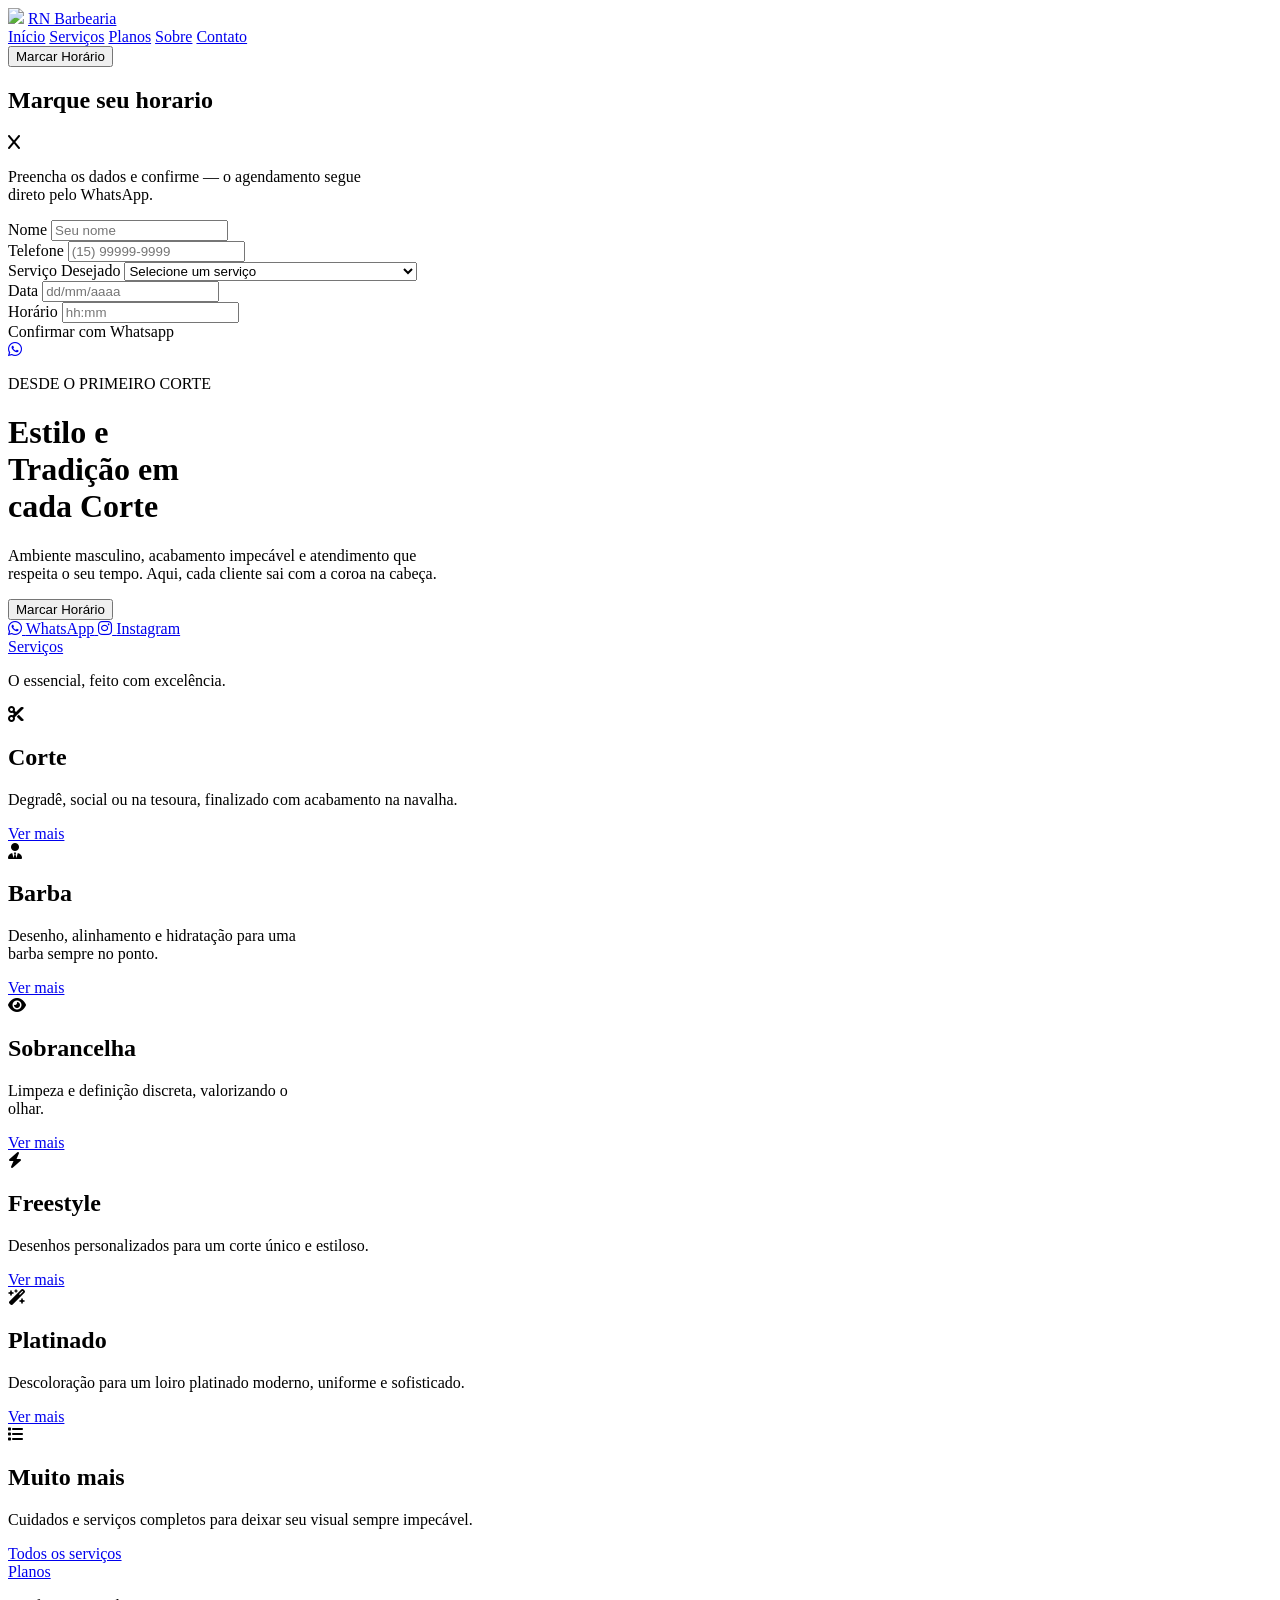
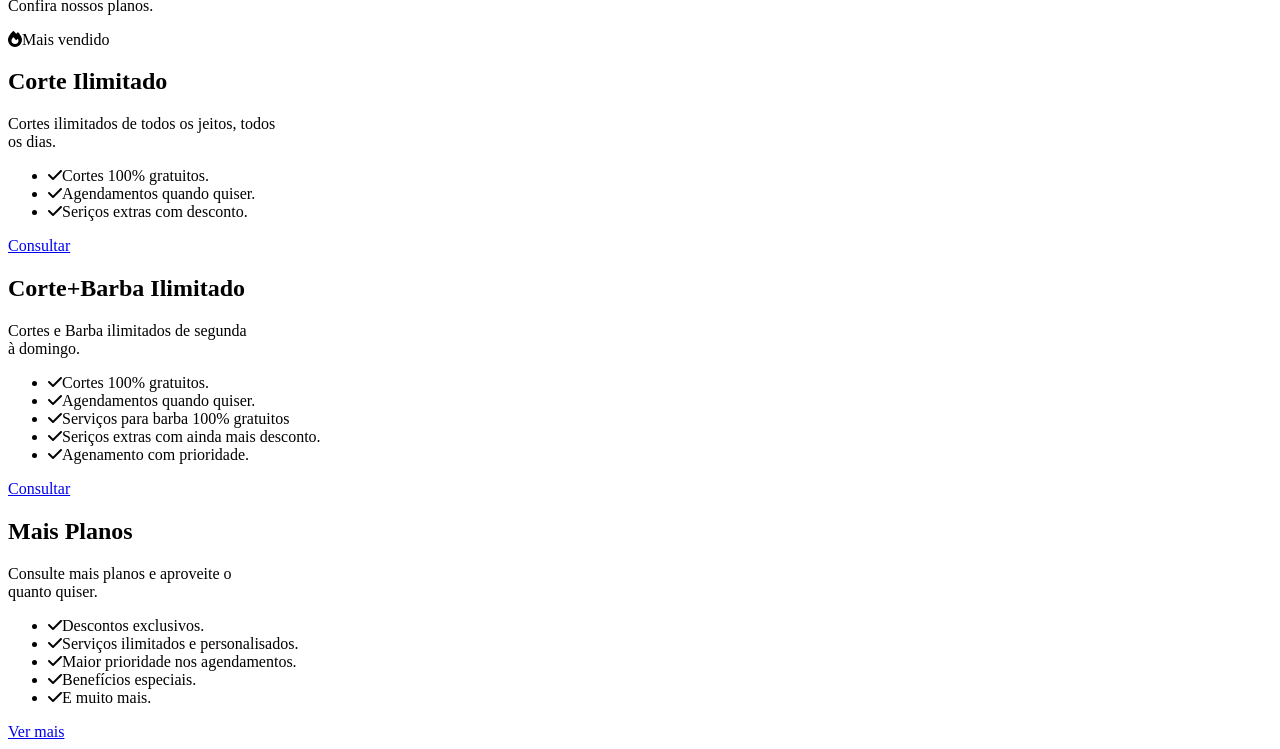
==== index.html @ 307562c8 "commit inicial" ====
<!DOCTYPE html>
<html lang="en">
<head>
    <meta charset="UTF-8">
    <meta name="viewport" content="width=device-width, initial-scale=1.0">
    <title>RN Barbearia | Oficial</title>
    <link rel="stylesheet" href="/RN/assets/css/main.css">
    <link rel="icon" type="image/png" href="/RN/templates/images/logo.png">
</head>
<body>
<div>

</div>
<!-- LINLK DA fONTE MONTSERRAT-->
<link href="https://fonts.googleapis.com/css2?family=Montserrat:wght@300;400;500;600;700;800;900&display=swap" rel="stylesheet">
<link rel="stylesheet" href="https://cdnjs.cloudflare.com/ajax/libs/font-awesome/6.5.0/css/all.min.css">

<div class="fix-conteiner">
    <div class="cont-logo">
        <img class="logo" src="/RN/templates/images/logo2.png"></img>
        <a href="/RN/index.html" class="logo-desc">RN Barbearia</a>
    </div>

    <div class="topicos">
        <a id="inicio" href="#conteiner">Início</a>
        <a id="servicos" href="#conteiner2">Serviços</a>
        <a id="planos" href="#conteiner3">Planos</a>
        <a id="sobre" href="#conteiner">Sobre</a>
        <a id="contato" href="#conteiner">Contato</a>
    </div>

    <button>
        <span class="contact-txt">Marcar Horário</span>
    </button>
</div>

<div id="overlay"></div>
<div id="div-marc">
    <div class="x-btn">
        <h2>Marque seu horario</h2>
        <i class="fa-solid fa-x"></i>
    </div>
    <p>Preencha os dados e confirme — o agendamento segue<br> direto pelo WhatsApp.</p>
    <div class="div-input">
        <div class="input-name">
            <label>Nome</label>
            <input id="nome" placeholder="Seu nome">
        </div>
        <div class="input-tel">
            <label>Telefone</label>
            <input id="telefone" placeholder="(15) 99999-9999">
        </div>
    </div>

    <div class="div-select">
        <label>Serviço Desejado</label>
        <select id="Servico">
            <option value="" selected disabled>Selecione um serviço</option>

            <option>Somente o Bigode (R$ 25.00)</option>
            <option>Sobrancelhas (R$ 25,00)</option>
            <option>Selagem Capilar (A partir de R$100,00)</option>
            <option>Relaxamento (A partir de R$70,00)</option>
            <option>Progressiva (A partir de R$100,00)</option>
            <option>Platinado (A partir de R$200,00)</option>
            <option>Pigmentação do Cabelo (A partir de R$50,00)</option>
            <option>Pigmentação da Barba (A partir de R$50,00)</option>
            <option>Luzes (A partir de R$150,00)</option>
            <option>Limpeza de Pele (R$50,00)</option>
            <option>Lavagem e Finalização do Cabelo (R$5,00)</option>
            <option>Hidratação (A partir de R$30,00)</option>
            <option>Freestyle (A partir de R$10,00)</option>
            <option>Depilação de Nariz (R$20,00)</option>
            <option>Depilação de Orelha (R$20,00)</option>
            <option>Corte Raspado (R$45,00)</option>
            <option>Corte na Tesoura (R$65,00)</option>
            <option>Corta Mike (R$45,00)</option>
            <option>Corte Infantil Somente na Tesoura (R$65,00)</option>
            <option>Corte Infantil (R$55,00)</option>
            <option>Corte de Cabelo (R$50,00)</option>
            <option>Cor Fantasia (R$10,00)</option>
            <option>Barboterapia (R$65,00)</option>
            <option>Barba Express (R$30,00)</option>
            <option>Barba (R$50,00)</option>
            <option>Aparar pelo Sobrancelha (R$10,00)</option>
            <option>Aparar pelos do Nariz (R$10,00)</option>
            <option>Acabamento (R$25,00)</option>
        </select>
    </div>

    <div class="div-time">
        <div class="div-data">
            <label>Data</label>
            <input id="data" type="text" inputmode="numeric" maxlength="10" placeholder="dd/mm/aaaa">
        </div>
        <div class="div-horario">
            <label>Horário</label>
            <input id="horario" type="text" inputmode="numeric" maxlength="5" placeholder="hh:mm">
        </div>
    </div>

    <a class="confirm-btn" id="confirmar">
        <span>Confirmar com Whatsapp</span>
    </a>
    </div>
</div>

<a class="wpp-fixed" href="https://wa.me/5515998197611" target="_blank">
    <i  class="fa-brands fa-whatsapp"></i>
</a>



<div id="conteiner">
    <p class="p-desde">DESDE O PRIMEIRO CORTE</p>
    <h1 class="h1-estilo">Estilo e<br>
    Tradição 
    <span class="span-desc">
    em<br>
    cada Corte
    </span>
    </h1>
    <p class="p-ambiente">Ambiente masculino, acabamento impecável e atendimento que<br>
    respeita o seu tempo. Aqui, cada cliente sai com a coroa na cabeça.</p>

    <div class="botoes">
        <div>
            <button class="marc-btn">
                <span class="marc-txt">Marcar Horário</span>
            </button>
        </div>

        <div class="social-div">
            <a class="wpp-btn" href="https://wa.me/5515998197611" target="_blank">
                <i class="fa-brands fa-whatsapp"></i>
                <span class="wpp-txt">WhatsApp</span>
            </a>

            <a class="insta-btn" href="https://www.instagram.com/rnbarbeariaoficial/" target="_blank">
                <i class="fa-brands fa-instagram"></i>
                <span>Instagram</span>
            </a>
        </div>
    </div>
</div>

<div id="conteiner2">
    <div class="service-div">
        <a href="/RN/templates/service.html">Serviços</a>
        <p>O essencial, feito com <span>excelência</span>.</p>
    </div>

    <div class="div-cards">
        <div class="card1">
            <header class="card-head">
                <i class="fa-solid fa-scissors"></i>
                <h2>Corte</h2>
            </header>
            <p>Degradê, social ou na tesoura, finalizado com acabamento na navalha.</p>
            <a href="/RN/templates/service.html#cortes">Ver mais</a>
        </div>

        <div class="card2">
            <header class="card-head">
                <i class="fa-solid fa-user-tie"></i>
                <h2>Barba</h2>
            </header>
            <p>Desenho, alinhamento e hidratação para uma<br> barba sempre no ponto.</p>
            <a href="/RN/templates/service.html#barba">Ver mais</a>
        </div>

        <div class="card3">
            <header class="card-head">
                <i class="fa-solid fa-eye"></i>
                <h2>Sobrancelha</h2>
            </header>
            <p>Limpeza e definição discreta, valorizando o <br>olhar.</p>
            <a href="/RN/templates/service.html#sobrancelha">Ver mais</a>
        </div>

        <div class="card4">
            <header class="card-head">
                <i class="fa-solid fa-bolt"></i>
                <h2>Freestyle</h2>
            </header>
            <p>Desenhos personalizados para um corte único e estiloso.</p>
            <a href="/RN/templates/service.html#freestyle">Ver mais</a>
        </div>

        <div class="card5">
            <header class="card-head">
                <i class="fa-solid fa-wand-magic-sparkles"></i>
                <h2>Platinado</h2>
            </header>
            <p>Descoloração para um loiro platinado moderno, uniforme e sofisticado.</p>
            <a href="/RN/templates/service.html#platinado">Ver mais</a>
        </div>

        <div class="card6">
            <header class="card-head">
                <i class="fa-solid fa-list"></i>
                <h2>Muito mais</h2>
            </header>
            <p>Cuidados e serviços completos para deixar seu visual sempre impecável.</p>
            <a href="https://cashbarber.com.br/rnbarbearia/inicio">Todos os serviços</a>
        </div>
    </div>
</div>

<div id="conteiner3">
    <div class="desc-planos">
        <a href="https://cashbarber.com.br/rnbarbearia/inicio/plano">Planos</a>
        <p>Confira nossos <span>planos</span>.</p>
    </div>

    <div class="destaque">
        <header>
            <p><i class="fas fa-fire"></i>Mais vendido</p>
        </header>
    </div>

    <div class="card-planos">
        <div>
            <h2>Corte <span>Ilimitado</span></h2>
            <p>Cortes ilimitados de todos os jeitos, todos<br> os dias.</p>
            <ul>
                <li><i class="fa-solid fa-check"></i>Cortes 100% gratuitos.</li>
                <li><i class="fa-solid fa-check"></i>Agendamentos quando quiser.</li>
                <li><i class="fa-solid fa-check"></i>Seriços extras com desconto.</li>
            </ul>

            <a href="https://cashbarber.com.br/rnbarbearia/inicio/plano/29119/detalhes" class="planos-btn1">Consultar</a>
        </div>
        <div>

            <h2>Corte+Barba <span>Ilimitado</span></h2>
            <p>Cortes e Barba ilimitados de segunda<br> à domingo.</p>
            <ul>
                <li><i class="fa-solid fa-check"></i>Cortes 100% gratuitos.</li>
                <li><i class="fa-solid fa-check"></i>Agendamentos quando quiser.</li>
                <li><i class="fa-solid fa-check"></i>Serviços para barba 100% gratuitos</li>
                <li><i class="fa-solid fa-check"></i>Seriços extras com ainda mais desconto.</li>
                <li><i class="fa-solid fa-check"></i>Agenamento com prioridade.</li>
            </ul>

            <a href="https://cashbarber.com.br/rnbarbearia/inicio/plano/29123/detalhes" class="planos-btn">Consultar</a>
        </div>
        <div>
            <h2>Mais <span>Planos</span></h2>
            <p>Consulte mais planos e aproveite o <br>quanto quiser.</p>
            <ul>
                <li><i class="fa-solid fa-check"></i>Descontos exclusivos.</li>
                <li><i class="fa-solid fa-check"></i>Serviços ilimitados e personalisados.</li>
                <li><i class="fa-solid fa-check"></i>Maior prioridade nos agendamentos.</li>
                <li><i class="fa-solid fa-check"></i>Benefícios especiais.</li>
                <li><i class="fa-solid fa-check"></i>E muito mais.</li>
            </ul>

            <a href="https://cashbarber.com.br/rnbarbearia/inicio/plano" class="planos-btn">Ver mais</a>
        </div>
    </div>
</div>

<script src="/RN/assets/js/app.js"></script>
</body>
</html>
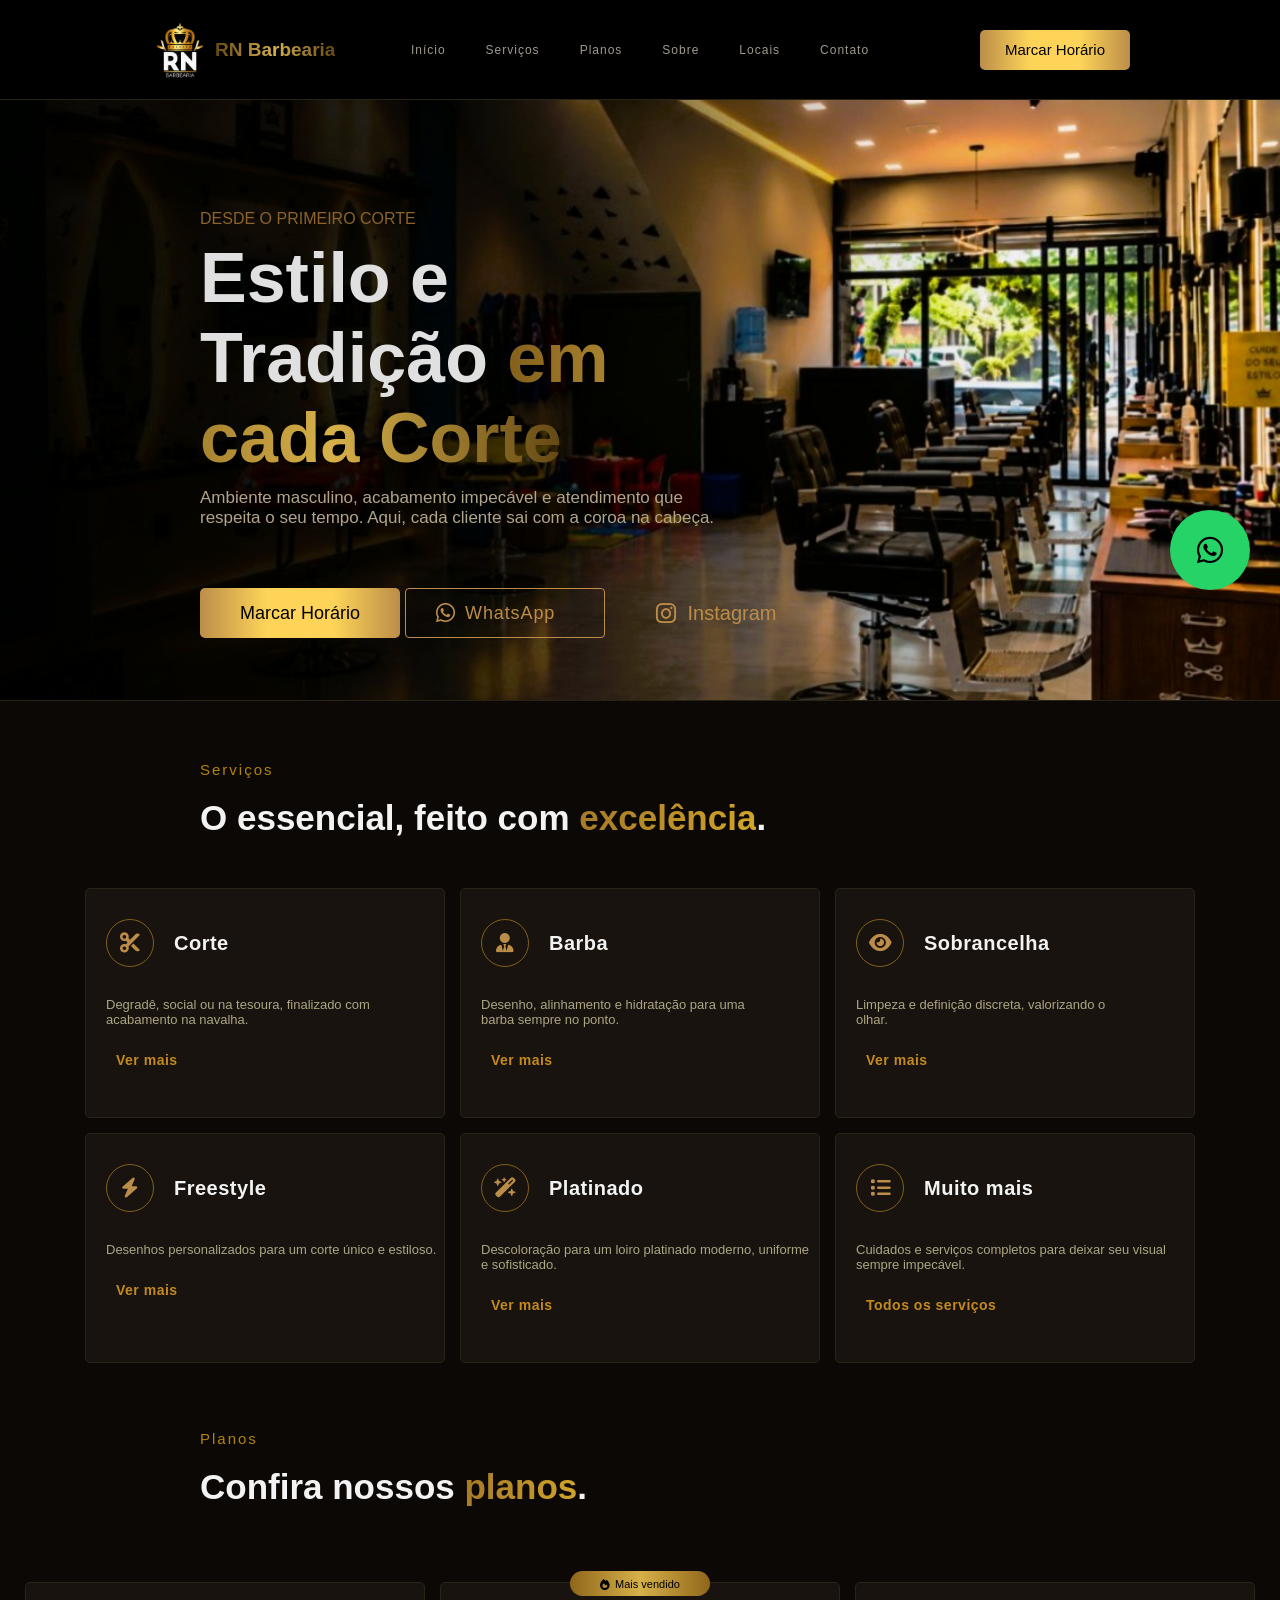
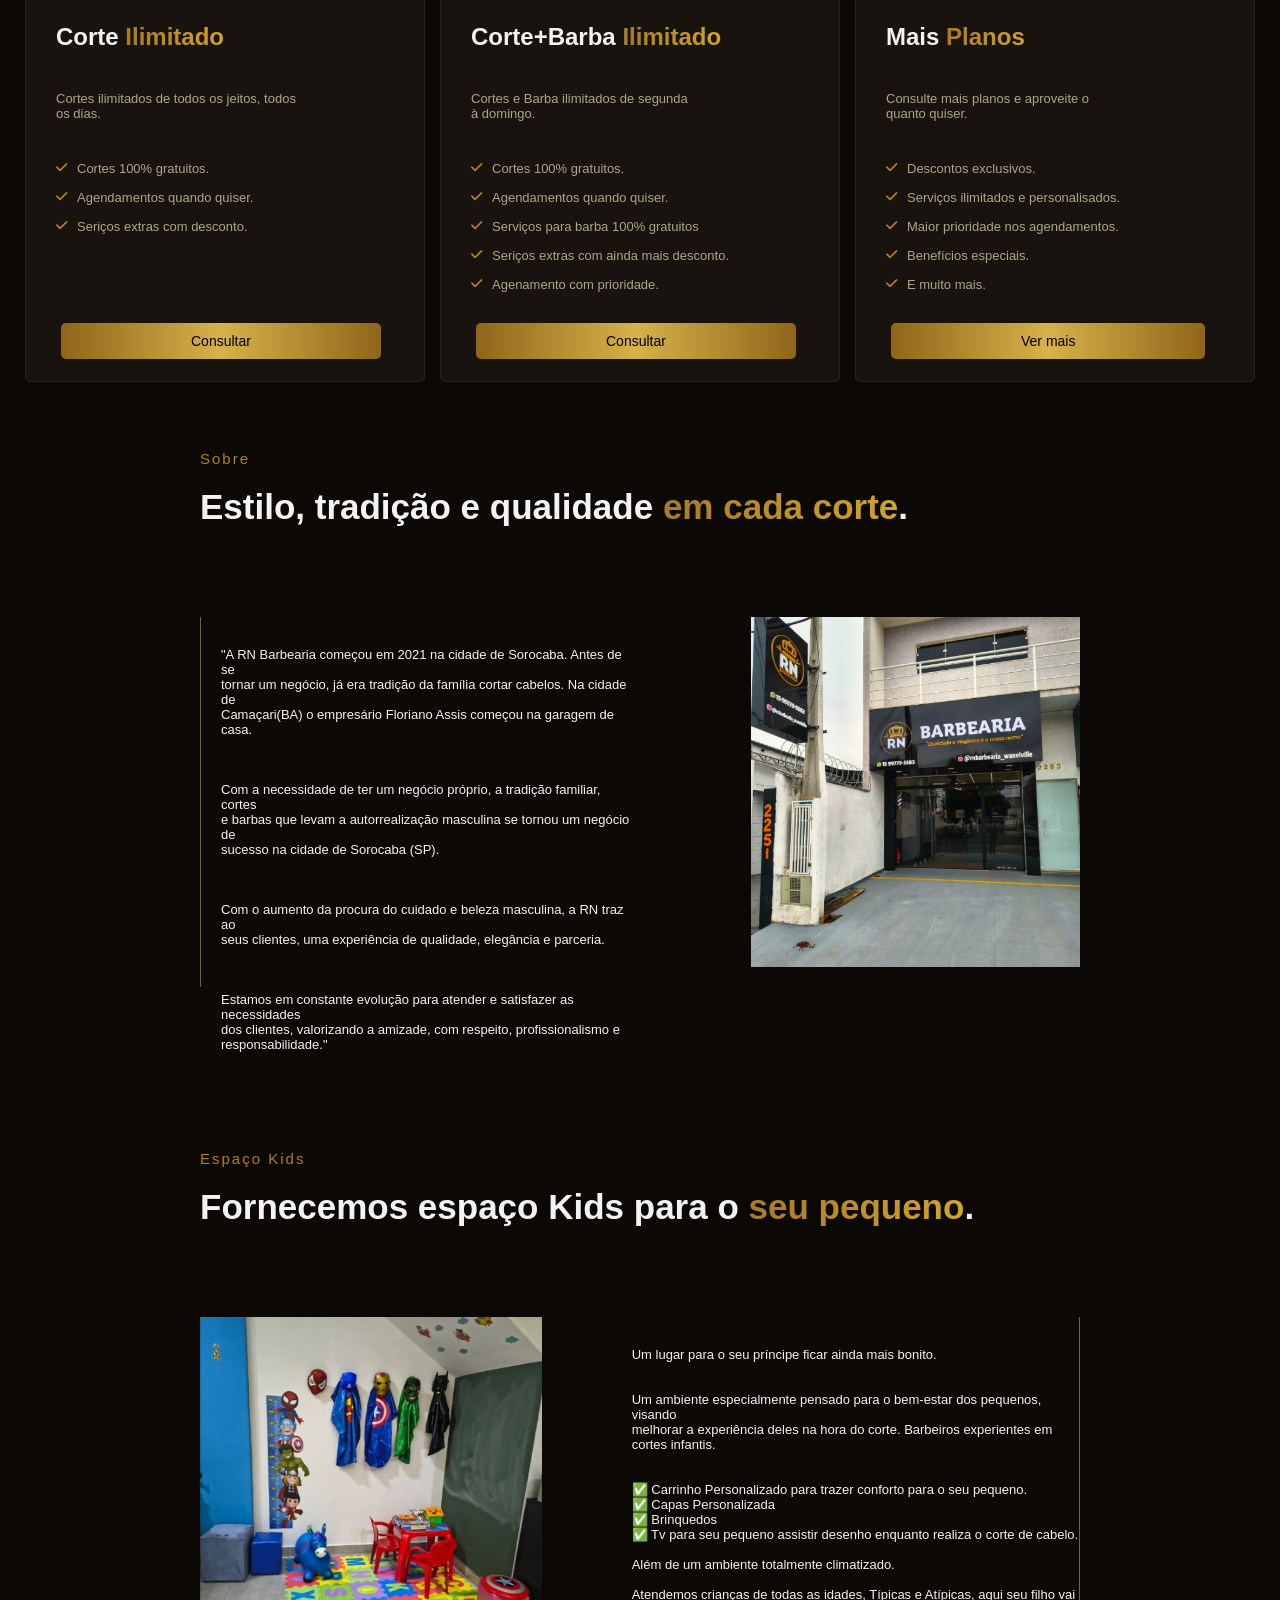
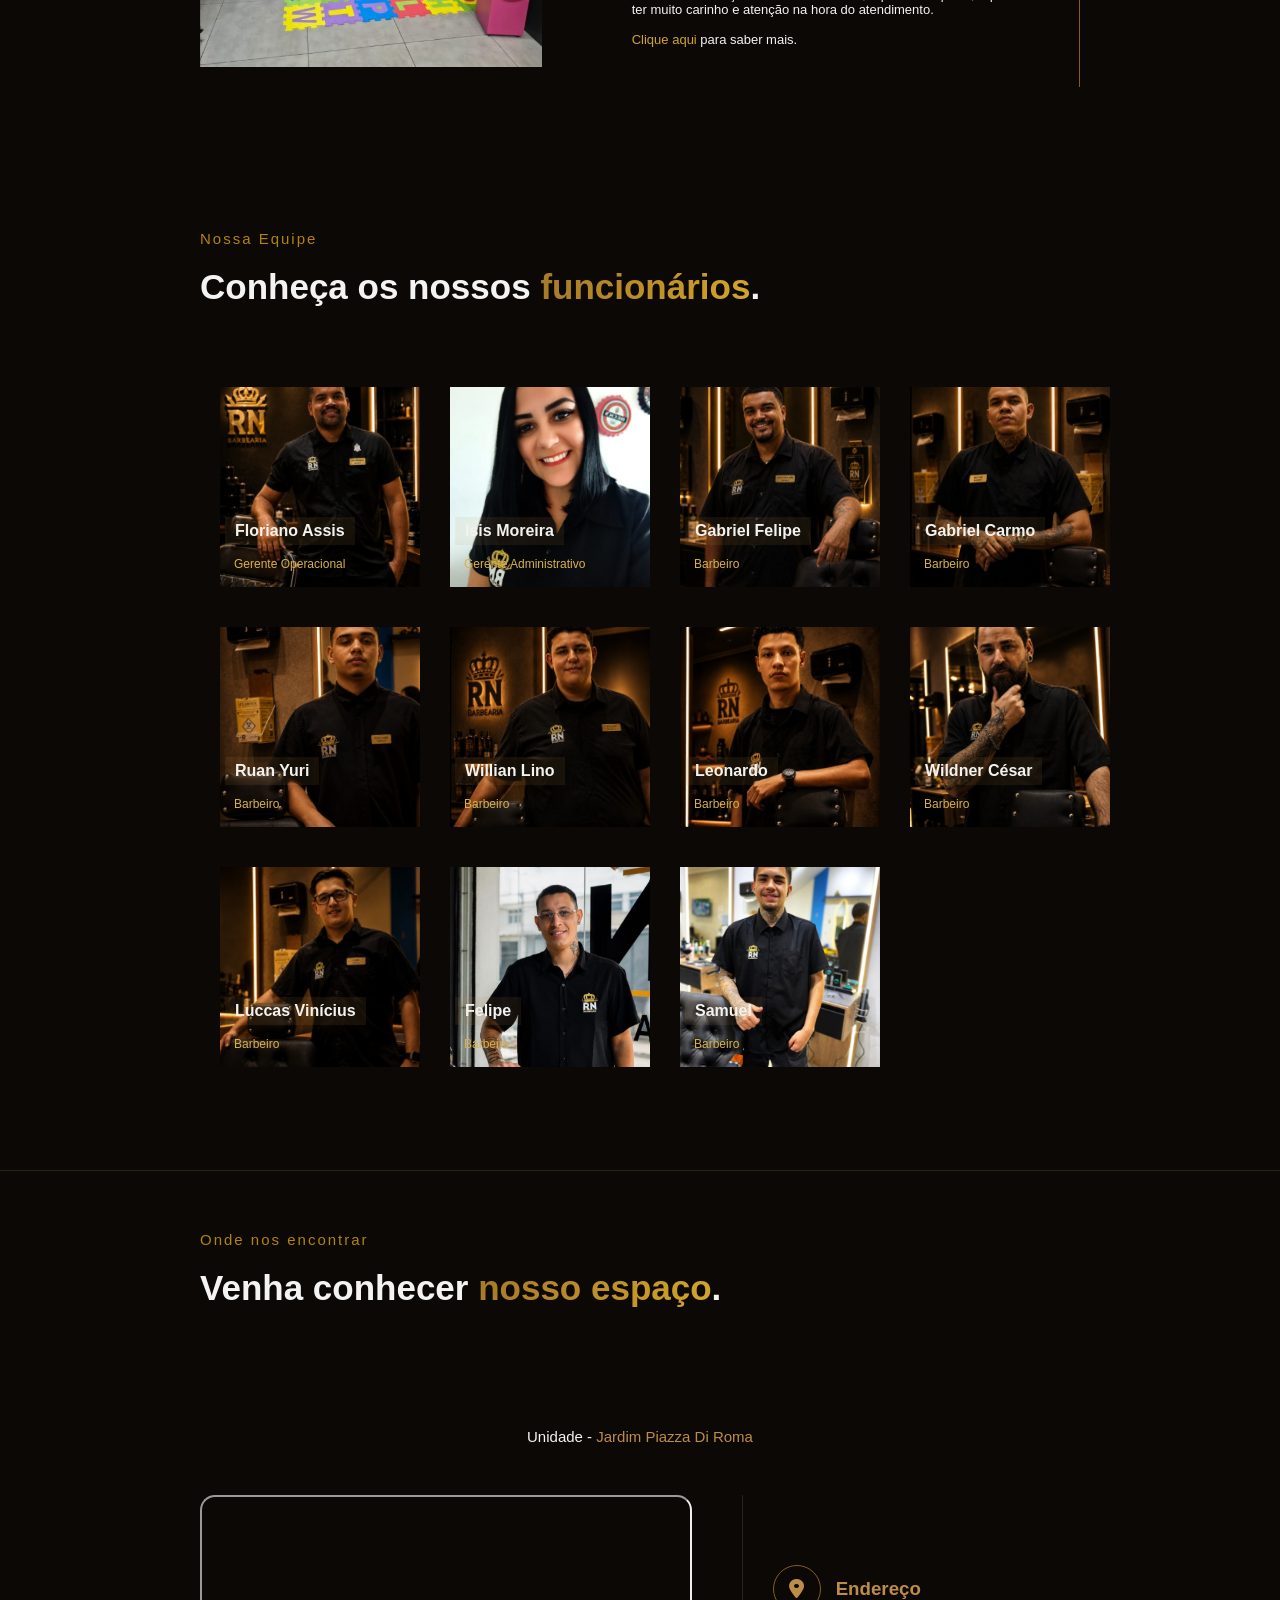
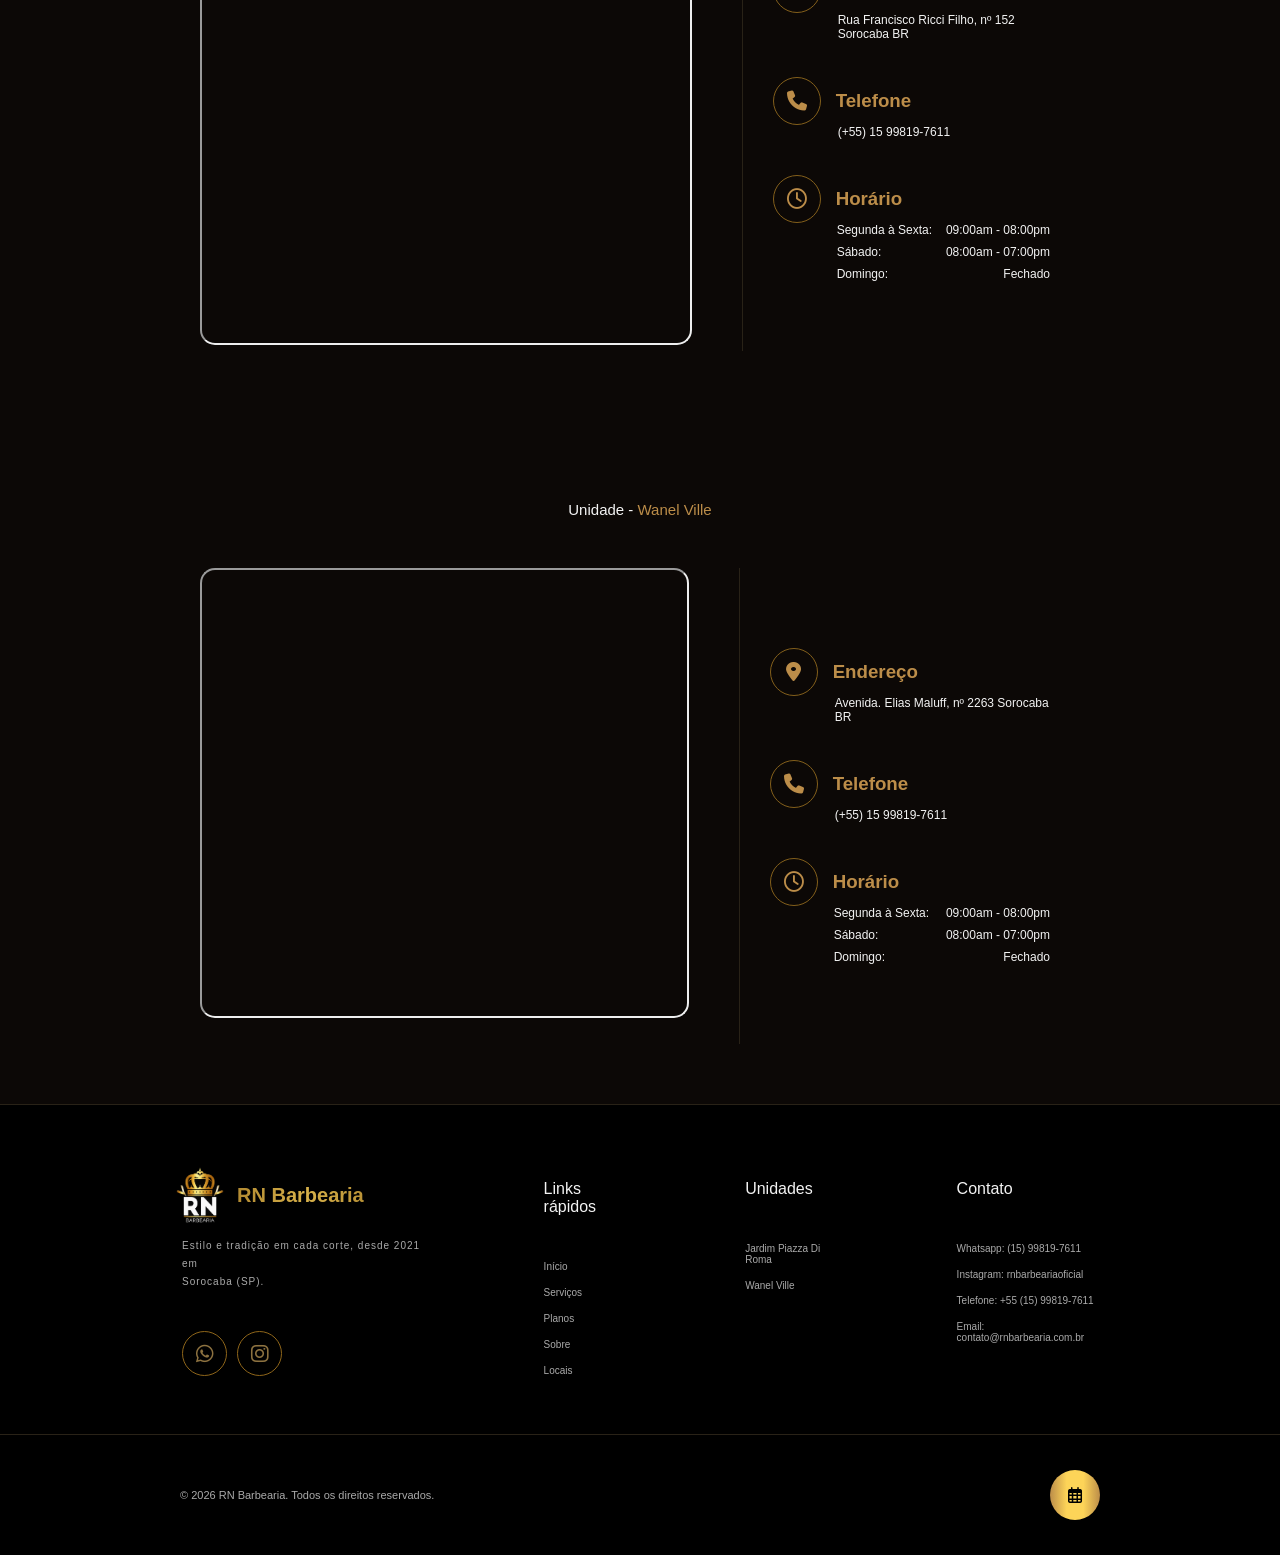
==== commit d11d2b18: "Feature - Incluído novas abas." ====
--- a/index.html
+++ b/index.html
@@ -4,8 +4,8 @@
     <meta charset="UTF-8">
     <meta name="viewport" content="width=device-width, initial-scale=1.0">
     <title>RN Barbearia | Oficial</title>
-    <link rel="stylesheet" href="/RN/assets/css/main.css">
-    <link rel="icon" type="image/png" href="/RN/templates/images/logo.png">
+    <link rel="stylesheet" href="./assets/css/main.css">
+    <link rel="icon" type="image/png" href="./templates/images/logo.png">
 </head>
 <body>
 <div>
@@ -17,16 +17,17 @@
 
 <div class="fix-conteiner">
     <div class="cont-logo">
-        <img class="logo" src="/RN/templates/images/logo2.png"></img>
-        <a href="/RN/index.html" class="logo-desc">RN Barbearia</a>
+        <img class="logo" src="./templates/images/logo2.png"></img>
+        <a href="./index.html" class="logo-desc">RN Barbearia</a>
     </div>
 
     <div class="topicos">
         <a id="inicio" href="#conteiner">Início</a>
         <a id="servicos" href="#conteiner2">Serviços</a>
         <a id="planos" href="#conteiner3">Planos</a>
-        <a id="sobre" href="#conteiner">Sobre</a>
-        <a id="contato" href="#conteiner">Contato</a>
+        <a id="sobre" href="#conteiner4">Sobre</a>
+        <a id="sobre" href="#conteiner7">Locais</a>
+        <a id="contato" href="#conteiner-final">Contato</a>
     </div>
 
     <button>
@@ -88,6 +89,11 @@
         </select>
     </div>
 
+    <div class="div-obs">
+        <label>Observações (opcional)</label>
+        <textarea id="obs" placeholder="Ex: gostaria de incluir lavagem capilar."></textarea>
+    </div>
+
     <div class="div-time">
         <div class="div-data">
             <label>Data</label>
@@ -144,9 +150,11 @@
     </div>
 </div>
 
+</div>
+
 <div id="conteiner2">
     <div class="service-div">
-        <a href="/RN/templates/service.html">Serviços</a>
+        <a href="./templates/service.html">Serviços</a>
         <p>O essencial, feito com <span>excelência</span>.</p>
     </div>
 
@@ -157,7 +165,7 @@
                 <h2>Corte</h2>
             </header>
             <p>Degradê, social ou na tesoura, finalizado com acabamento na navalha.</p>
-            <a href="/RN/templates/service.html#cortes">Ver mais</a>
+            <a href="./templates/service.html#cortes">Ver mais</a>
         </div>
 
         <div class="card2">
@@ -166,7 +174,7 @@
                 <h2>Barba</h2>
             </header>
             <p>Desenho, alinhamento e hidratação para uma<br> barba sempre no ponto.</p>
-            <a href="/RN/templates/service.html#barba">Ver mais</a>
+            <a href="./templates/service.html#barba">Ver mais</a>
         </div>
 
         <div class="card3">
@@ -175,7 +183,7 @@
                 <h2>Sobrancelha</h2>
             </header>
             <p>Limpeza e definição discreta, valorizando o <br>olhar.</p>
-            <a href="/RN/templates/service.html#sobrancelha">Ver mais</a>
+            <a href="./templates/service.html#sobrancelha">Ver mais</a>
         </div>
 
         <div class="card4">
@@ -184,7 +192,7 @@
                 <h2>Freestyle</h2>
             </header>
             <p>Desenhos personalizados para um corte único e estiloso.</p>
-            <a href="/RN/templates/service.html#freestyle">Ver mais</a>
+            <a href="./templates/service.html#freestyle">Ver mais</a>
         </div>
 
         <div class="card5">
@@ -193,7 +201,7 @@
                 <h2>Platinado</h2>
             </header>
             <p>Descoloração para um loiro platinado moderno, uniforme e sofisticado.</p>
-            <a href="/RN/templates/service.html#platinado">Ver mais</a>
+            <a href="./templates/service.html#platinado">Ver mais</a>
         </div>
 
         <div class="card6">
@@ -261,6 +269,282 @@
     </div>
 </div>
 
-<script src="/RN/assets/js/app.js"></script>
+<div id="conteiner4">
+    <div class="init-sobre">
+        <h1>Sobre</h1>
+        <p>Estilo, tradição e qualidade <span>em cada corte</span>.</p>
+    </div>
+    
+    <div class="desc-img">
+        <p> 
+            <br>
+            <br>
+            "A RN Barbearia começou em 2021 na cidade de Sorocaba. Antes de se <br>tornar 
+            um negócio, já era tradição da família cortar cabelos. Na cidade de <br>
+            Camaçari(BA) o empresário Floriano Assis começou na garagem de casa.
+            <br>
+            <br>
+            <br>
+            <br>
+            Com a necessidade de ter um negócio próprio, a tradição familiar, cortes <br>
+            e barbas que levam a autorrealização masculina se tornou um negócio de <br>
+            sucesso na cidade de Sorocaba (SP).
+            <br>
+            <br>
+            <br>
+            <br>
+            Com o aumento da procura do cuidado e beleza masculina, a RN traz ao <br>
+            seus clientes, uma experiência de qualidade, elegância e parceria.
+            <br>
+            <br>
+            <br>
+            <br>
+            Estamos em constante evolução para atender e satisfazer as necessidades <br>
+            dos clientes, valorizando a amizade, com respeito, profissionalismo e <br>
+            responsabilidade."
+        </p>   
+        <div class="img-sobre"></div>
+    </div>
+</div>
+
+
+<div id="conteiner5">
+    <div class="desc-kids">
+        <h1>Espaço Kids</h1>
+        <p>Fornecemos espaço Kids para o <span>seu pequeno</span>.</p>
+    </div>
+
+    <div class="desc-img-kids">
+        <div class="div-kids"></div>
+        <p>
+            <br>
+            <br>
+            Um lugar para o seu príncipe ficar ainda mais bonito.
+            <br>
+            <br>
+            <br>
+            Um ambiente especialmente pensado para o bem-estar dos pequenos, visando <br>
+            melhorar a experiência deles na hora do corte. Barbeiros experientes em <br>
+            cortes infantis.
+            <br>
+            <br>
+            <br>
+            ✅ Carrinho Personalizado para trazer conforto para o seu pequeno.
+            <br>
+            ✅ Capas Personalizada
+            <br>
+            ✅ Brinquedos
+            <br>
+            ✅ Tv para seu pequeno assistir desenho enquanto realiza o corte de cabelo.
+            <br>
+            <br>
+            Além de um ambiente totalmente climatizado.
+            <br>
+            <br>
+            Atendemos crianças de todas as idades, Típicas e Atípicas, aqui seu filho vai <br>
+            ter muito carinho e atenção na hora do atendimento.
+            <br>
+            <br>
+            <a href="https://www.youtube.com/watch?v=v9XIw-GWVXA">Clique aqui</a> para saber mais.
+        </p>
+    </div>
+</div>
+
+<div id="conteiner6">
+    <div class="pessoas-desc">
+        <h1>Nossa Equipe</h1>
+        <p>Conheça os nossos <span>funcionários</span>.</p>
+    </div>
+
+    <div class="fotos-funcionarios">
+        <div class="card1">
+            <h2>Floriano Assis</h2>
+            <p>Gerente Operacional</p>
+        </div>
+        <div class="card2">
+            <h2>Isis Moreira</h2>
+            <p>Gerente Administrativo</p>
+        </div>
+        <div class="card3">
+            <h2>Gabriel Felipe</h2>
+            <p>Barbeiro</p>
+        </div>
+        <div class="card4">
+            <h2>Gabriel Carmo</h2>
+            <p>Barbeiro</p>
+        </div>
+        <div class="card5">
+            <h2>Ruan Yuri</h2>
+            <p>Barbeiro</p>
+        </div>
+        <div class="card6">
+            <h2>Willian Lino</h2>
+            <p>Barbeiro</p>
+        </div>
+        <div class="card7">
+            <h2>Leonardo</h2>
+            <p>Barbeiro</p>
+        </div>
+        <div class="card8">
+            <h2>Wildner César</h2>
+            <p>Barbeiro</p>
+        </div>
+        <div class="card9">
+            <h2>Luccas Vinícius</h2>
+            <p>Barbeiro</p>
+        </div>
+        <div class="card10">
+            <h2>Felipe</h2>
+            <p>Barbeiro</p>
+        </div>
+        <div class="card11">
+            <h2>Samuel</h2>
+            <p>Barbeiro</p>
+        </div>
+    </div>
+</div>
+
+
+<div id="conteiner7">
+    <div class="conteiner7-desc">
+        <h1>Onde nos encontrar</h1>
+        <p>Venha conhecer <span>nosso espaço</span>.</p>
+    </div>
+
+    <div class="desc-piazza">
+        <h2>Unidade - <span>Jardim Piazza Di Roma</span></h2>
+    </div>
+
+    <div class="mapa-piazza">
+       <iframe src="https://www.google.com/maps/embed?pb=!1m18!1m12!1m3!1d3658.6226596762776!2d-47.51782582559416!3d-23.51009717883505!2m3!1f0!2f0!3f0!3m2!1i1024!2i768!4f13.1!3m3!1m2!1s0x94c58b4ef8a6a3af%3A0x79b0f9ec4cc1ffb9!2sR.%20Francisco%20Ricci%20Filho%2C%20N%C2%B0%20152%20-%20Jardim%20Piazza%20Di%20Roma%2C%20Sorocaba%20-%20SP%2C%2018051-735!5e0!3m2!1spt-BR!2sbr!4v1790122749501!5m2!1spt-BR!2sbr" width="600" height="450" style="border-radius: 15px;" allowfullscreen="" loading="lazy" referrerpolicy="strict-origin-when-cross-origin"></iframe> 
+       <div class="desc-mapa-piazza">
+            <header>
+                <i class="fa-solid fa-location-dot"></i>
+                <h3>Endereço</h3>
+            </header>
+                <p>Rua Francisco Ricci Filho, nº 152 Sorocaba BR</p>
+            <br>
+            <br>
+            <header>
+                <i class="fa-solid fa-phone"></i>
+                <h3>Telefone</h3>
+            </header>
+                <p>(+55) 15 99819-7611</p>
+            <br>
+            <br>
+            <header>
+                <i class="fa-regular fa-clock"></i>
+                <h3>Horário</h3>
+            </header>
+             <div class="p-horario"> 
+                <ul class="p-horario">
+                    <li><span>Segunda à Sexta:</span><span>09:00am - 08:00pm</span></li>
+                    <li><span>Sábado:</span><span>08:00am - 07:00pm</span></li>
+                    <li><span>Domingo:</span><span>Fechado</span></li>
+                </ul>
+            </div>
+        </div>
+    </div>
+
+    <div class="desc-wanel">
+        <h2>Unidade - <span>Wanel Ville</span></h2>
+    </div>
+
+    <div class="mapa-wanel">
+       <iframe src="https://www.google.com/maps/embed?pb=!1m18!1m12!1m3!1d3659.178031141956!2d-47.515169025595064!3d-23.490096178848848!2m3!1f0!2f0!3f0!3m2!1i1024!2i768!4f13.1!3m3!1m2!1s0x94c5f4b97ece60e1%3A0xf1133f4fbfb702f7!2sAv.%20Elias%20Maluf%2C%202263%20-%20Wanel%20Ville%2C%20Sorocaba%20-%20SP%2C%2018055-215!5e0!3m2!1spt-BR!2sbr!4v1790128398960!5m2!1spt-BR!2sbr" width="590" height="450" style="border-radius:15px;" allowfullscreen="" loading="lazy" referrerpolicy="strict-origin-when-cross-origin"></iframe> 
+       <div class="desc-mapa-wanel">
+            <header>
+                <i class="fa-solid fa-location-dot"></i>
+                <h3>Endereço</h3>
+            </header>
+                <p>Avenida. Elias Maluff, nº 2263 Sorocaba BR</p>
+            <br>
+            <br>
+            <header>
+                <i class="fa-solid fa-phone"></i>
+                <h3>Telefone</h3>
+            </header>
+                <p>(+55) 15 99819-7611</p>
+            <br>
+            <br>
+            <header>
+                <i class="fa-regular fa-clock"></i>
+                <h3>Horário</h3>
+            </header>
+            <div class="p-horario"> 
+                <ul class="p-horario">
+                    <li><span>Segunda à Sexta:</span><span>09:00am - 08:00pm</span></li>
+                    <li><span>Sábado:</span><span>08:00am - 07:00pm</span></li>
+                    <li><span>Domingo:</span><span>Fechado</span></li>
+                </ul>
+            </div>
+        </div>
+    </div>
+</div>
+
+<div id="conteiner-final">
+    <div>
+        <div class="rn-final">
+            <img class="logo" src="./templates/images/logo2.png"></img>
+            <h2>RN Barbearia</h2>
+        </div>
+        <p>Estilo e tradição em cada corte, desde 2021 em<br>
+            Sorocaba (SP).</p>
+        <div class="social-final">
+            <a class="wpp-final" href="https://wa.me/5515998197611" target="_blank">
+                <i  class="fa-brands fa-whatsapp"></i>
+            </a>
+
+            <a class="insta-final" href="https://www.instagram.com/rnbarbeariaoficial/" target="_blank">
+                <i class="fa-brands fa-instagram"></i>
+            </a>
+        </div>
+    </div>
+
+
+    <div class="links-final">
+        <div>
+            <ul>
+                <span>Links rápidos</span>
+
+                <li><a id="inicio-final" href="#conteiner">Início</a></li>
+                <li><a id="servicos-final" href="#conteiner2">Serviços</a></li>
+                <li><a id="planos-final" href="#conteiner3">Planos</a></li>
+                <li><a id="sobre-final" href="#conteiner4">Sobre</a></li>
+                <li><a id="locais-final" href="#conteiner7">Locais</a></li>
+            </ul>
+        </div>
+    </div>
+
+    <div class="unidades-final">
+        <div>
+            <ul>
+                <span>Unidades</span>
+
+                <li>Jardim Piazza Di Roma</li>
+                <li>Wanel Ville</li>
+            </ul>
+        </div>
+    </div>
+
+    <div class="contato-final">
+        <div>
+            <ul>
+                <span>Contato</span>
+                <li>Whatsapp:  (15) 99819-7611</li>
+                <li>Instagram: rnbarbeariaoficial</li>
+                <li>Telefone: +55 (15) 99819-7611</li>
+                <li>Email: contato@rnbarbearia.com.br</li>
+            </ul>
+        </div>
+    </div>
+</div>
+
+<div id="conteiner-max">
+    <p>© 2026 RN Barbearia. Todos os direitos reservados.</p>
+    <a class="final-btn marc-btn" id="abrir-marc" href="#"><i class="fa-regular fa-calendar-days"></i></a>
+</div>
+
+<script src="./assets/js/app.js"></script>
 </body>
 </html>
--- a/assets/css/main.css
+++ b/assets/css/main.css
@@ -0,0 +1,1501 @@
+* {
+    margin: 0;
+    padding: 0;
+    box-sizing: border-box;
+}
+
+body {
+    width: 100%;
+    background: #000;
+    font-family: 'Montserrat', sans-serif;
+    overflow-x: hidden;
+}
+
+html {
+  scroll-behavior: smooth;
+}
+
+.fix-conteiner {
+    position: sticky;
+    top: 0;
+    display: flex;
+    align-items: center;
+    justify-content: space-between;
+    padding: 0 150px;
+    background: rgba(0, 0, 0, .90);
+    backdrop-filter: blur(3px);
+    -webkit-backdrop-filter: blur(10px);
+    border-bottom: 0.5px solid #292217;
+    width: 100%;
+    height: 100px;
+    z-index: 9999;
+}
+
+.cont-logo {
+    display:flex;
+    align-items: center;
+    gap: 5px
+}
+
+.logo {
+    width: 60px;
+    height: 60px;
+}
+
+.logo-desc {
+    font-size: 19px;
+    font-weight: 600;
+    background: linear-gradient(to right, #644813, #D7B14A, #644813);
+    -webkit-background-clip: text;
+    background-clip: text;
+    -webkit-text-fill-color: transparent;
+    color: transparent; 
+    text-decoration: none;
+}
+
+.topicos {
+    display: flex;
+    position: absolute;
+    left: 50%;
+    transform: translate(-50%);
+    color: #A0998D;
+    gap: 40px;
+    cursor: pointer;
+    font-weight: 500;
+    font-size: 12px;
+}
+
+.topicos a {
+    text-decoration: none;
+    color: inherit;
+    letter-spacing: 1px;
+    transition: 0.2s
+}
+
+#inicio:hover,
+#servicos:hover,
+#planos:hover,
+#sobre:hover,
+#contato:hover {
+    transform: translateY(-3px);
+    color: #BC8D49;
+
+}
+
+
+
+.fix-conteiner button {
+    width: 150px;
+    height: 40px;
+    background: linear-gradient(to right,#BC8D49, #FDD458, #FDD458, #BC8D49);
+    border: none;
+    border-radius: 5px;
+    cursor: pointer;
+}
+
+.fix-conteiner button:hover {
+    background: linear-gradient(to right,#e29f40, #ffda69, #ffda69, #e29f40);
+}
+
+.contact-txt {
+    font-size: 15px;
+    font-weight: 500;
+}
+
+#overlay {
+    position: fixed;
+    inset: 0;
+    
+    background: rgba(0, 0, 0, 0.55);
+    backdrop-filter: blur(3px);
+    -webkit-backdrop-filter: blur(3px);
+
+    opacity: 0;
+    visibility: hidden;
+
+    z-index: 9;
+
+    transition:
+        opacity 0.3s ease,
+        visibility 0.3s ease;
+}
+
+#overlay.aberto {
+    opacity: 1;
+    visibility: visible;
+}
+
+#div-marc {
+    opacity: 0;
+    visibility: hidden;
+    transform: scale(0.85);
+    width: 400px;
+    height: 510px;
+    position: fixed;
+    margin-left: 500px;
+    margin-top: 10px;
+    background: #18130E;
+    border: 1px solid #292217;
+    border-radius: 5px;
+    z-index: 10;
+    transition: opacity 0.25s ease,
+                transform 0.2s ease,
+                visibility 0.2s;
+}
+
+#div-marc.aberto {
+    opacity: 1;
+    visibility: visible;
+    transform: scale(1);
+}
+
+#div-marc h2 {
+    margin-top: 20px;
+    margin-left: 20px;
+    background: linear-gradient(to right, #8f661a, #D7B14A, #8f661a);
+    -webkit-background-clip: text;
+    background-clip: text;
+    -webkit-text-fill-color: transparent;
+    color: transparent;
+    font-weight: 700;
+    font-size: 20px;
+}
+
+#div-marc p {
+    margin-top: 10px;
+    margin-left: 20px;
+    color: #c7c4c4;
+    font-size: 12px;
+}
+
+.x-btn {
+    display: flex;
+    gap: 130px
+}
+
+.x-btn i {
+    display: flex;
+    justify-content: center;
+    align-items: center;
+    margin-top: 17px;
+    color: rgb(187, 180, 180);
+    font-size: 13px;
+    cursor: pointer;
+    width: 27px;
+    height: 27px;
+}
+
+.x-btn i:hover {   
+    border: 1px solid #644813
+}
+
+.div-input {
+    margin-top: 20px;
+    margin-left: 20px;
+    flex-direction: column;
+    display: flex;
+    gap: 10px
+}
+
+.input-name,
+.input-tel {
+    display: flex;
+    flex-direction: column;
+    width: 360px;
+    gap: 5px;
+}
+
+.input-name input,
+.input-tel input {
+    padding: 10px 10px;
+    background: transparent;
+    border: 1px solid #42351c;
+    border-radius: 5px;
+    color: #f3f3f3
+}
+
+.input-name input:focus,
+.input-tel input:focus {
+    border: 1px solid #db9512;
+    outline: none
+}
+
+.input-name label,
+.input-tel label {
+    color: #f3f3f3;
+    font-size: 12px;
+}
+
+.div-obs {
+    font-family: 'Montserrat', sans-serif;
+    display: flex;
+    flex-direction: column;
+    margin-top: 10px;
+    margin-left: 20px;
+    gap: 10px
+}
+
+.div-obs label {
+    color: #f3f3f3;
+    font-size: 12px;
+}
+
+.div-obs textarea {
+    padding: 5px 10px;
+    width: 360px;
+    background: transparent;
+    border: 1px solid #42351c;
+    border-radius: 5px;
+    color: #f3f3f3;
+    resize: none;
+}
+
+.div-obs textarea::placeholder {
+    font-family: "Montserrat", sans-serif;
+    font-size: 13px;
+}
+
+.div-obs textarea:focus {
+    border: 1px solid #db9512;
+    outline: none
+}
+
+
+.campo-erro {
+    border: 1px solid #c0392b !important;
+}
+
+.div-select {
+    display: flex;
+    flex-direction: column;
+    margin-top: 10px;
+    margin-left:20px;
+    gap: 5px
+}
+
+.div-select label {
+    color: #f3f3f3;
+    font-size: 12px;
+
+}
+
+.div-select select {
+    padding: 10px;
+    width: 360px;
+    background: transparent;
+    border: 1px solid #42351c;
+    border-radius: 5px;
+    outline: none;
+    color: #f3f3f3;
+    font-size: 13px;
+    scrollbar-width: thin;
+    scrollbar-color: #42351c;
+}
+
+
+.div-select select:focus {
+    border: 1px solid #db9512;
+    outline: none
+}
+
+.div-select option {
+    background: #18130E;
+}
+
+.div-time {
+    display: flex;
+    margin-top: 10px;
+    margin-left: 20px;
+    width: 360px;
+    gap: 10px
+}
+
+.div-data,
+.div-horario {
+    display: flex;
+    flex-direction: column;
+    gap: 5px
+}
+
+.div-data label,
+.div-horario label {
+    color: #f3f3f3;
+    font-size: 12px;
+}
+
+.div-data input,
+.div-horario input {
+    padding: 10px 10px;
+    background: transparent;
+    border: 1px solid #42351c;
+    color: #f3f3f3;
+    border-radius: 5px;
+    width: 175px;
+}
+
+.div-data input:focus,
+.div-horario input:focus {
+    border: 1px solid #db9512;
+    outline: none;
+}
+
+.confirm-btn {
+    display: flex;
+    justify-content: center;
+    align-items: center;
+    background: linear-gradient(to right, #8f661a, #D7B14A, #8f661a);
+    width: 360px;
+    height: 40px;
+    margin-top: 15px;
+    margin-left: 20px;
+    border: none;
+    border-radius: 5px;
+    cursor:pointer;
+    transition: 0.1s;
+    text-decoration: none;
+}
+
+
+.confirm-btn span {
+    font-size: 14px;
+    font-weight: 500;
+    color:#000
+}
+
+.wpp-fixed {
+    display: flex;
+    justify-content: center;
+    align-items: center;
+    position: fixed;
+    margin-top:410px;
+    right: 30px;
+    width: 80px;
+    height: 80px;
+    background: #25d366;
+    border: none;
+    transition: 0.2s;
+    border-radius: 50%;
+    cursor: pointer;
+    text-decoration: none;
+}
+
+.wpp-fixed:hover {
+    transform: scale(1.1);
+}
+
+.wpp-fixed i {
+    font-size: 30px;
+    color: black
+}
+
+#conteiner {
+    background-image: url("/templates/images/img-fundo-rn.jpeg");
+    background-size: cover;
+    background-position: center;
+    background-repeat: no-repeat;
+    padding: 60px 00px;
+    width: 100%;
+    min-height: 600px;
+    backface-visibility: 40%;
+    color: #e0e0e0
+}
+
+.p-desde {
+    position: relative;
+    top: 50px;
+    left: 200px;
+    color: #8b632b;
+    font-weight: 500;
+}
+
+
+.h1-estilo {
+    position: relative;
+    top: 40px;
+    left: 200px;
+    font-size: 70px;
+    font-weight: 800;
+}
+
+.span-desc {
+    background: linear-gradient(to right, #835f1b, #D7B14A, #644813);
+    -webkit-background-clip: text;
+    background-clip: text;
+    -webkit-text-fill-color: transparent;
+    color: transparent; 
+}
+
+.p-ambiente {
+    position: relative;
+    top: 30px;
+    left: 200px;
+    color: #b1a58c;
+    font-size: 17px;
+}
+
+.botoes {
+    display: flex;
+    align-items: center;
+    gap: 5px;
+    position: relative;
+    top: 70px;
+    left: 200px;
+    background: transparent;
+}
+.p-desde,
+.h1-estilo,
+.p-ambiente,
+.botoes {
+    margin-bottom: 20px;
+}
+
+.social-div {
+    display: flex;
+    align-items: center;
+    gap: 5px;
+}
+
+.marc-btn,
+.wpp-btn {
+    width: 200px;
+    height: 50px;
+    border-radius: 5px;
+    cursor: pointer;
+}
+
+.marc-btn {
+    background: linear-gradient(to right,#BC8D49, #FDD458, #FDD458, #BC8D49);
+    border: none;
+}
+
+.marc-btn:hover {
+    background: linear-gradient(to right,#e29f40, #ffda69, #ffda69, #e29f40);
+}
+
+.marc-txt {
+    font-size: 18px;
+    font-weight: 500;
+}
+
+
+.wpp-btn {
+    display: flex;
+    align-items: center;
+    gap: 20px;
+    border: 1px solid #BC8D49;
+    border-radius: 4px;
+    background: transparent;
+    text-decoration: none;
+    cursor: pointer;
+}
+
+.wpp-btn i {
+    position: relative;
+    left: 30px;
+    font-size: 22px; 
+    color: #BC8D49;
+    padding: 0px
+}
+
+.wpp-btn .wpp-txt {
+    font-family: 'Montserrat', sans-serif; 
+    font-size: 18px;
+    font-weight: 500;
+    letter-spacing: 0.05em;
+    color: #BC8D49;
+    position: relative;
+    left: 20px
+}
+
+.wpp-btn:hover {
+    border: 1px solid #e29f40;
+    background: rgba(188, 141, 73, 0.1)
+    
+}
+
+.insta-btn {
+    display: flex;
+    align-items: center;
+    justify-content: center;
+    width: 200px;
+    height: 50px;
+    border-radius: 5px;
+    text-decoration: none;
+    cursor: pointer;
+}
+
+.insta-btn i {
+    font-size: 23px;
+    color: #BC8D49;
+    padding: 12px
+}
+
+.insta-btn:hover {
+    background: rgba(188, 141, 73, 0.1);
+}
+
+.insta-btn span {
+    color: #BC8D49;
+    font-size: 20px;
+    text-decoration: none;
+}
+
+#conteiner2 {
+    box-sizing: border-box;
+    width: 100%;
+    min-height: 670px;
+    background: #fff;
+    padding: 60px 200px;
+    background: #0C0806;
+    border-top: 1px solid #292217
+}
+
+.service-div {
+    display: flex;
+    flex-direction: column;
+    gap: 20px
+}
+
+.service-div a {
+    font-size: 15px;
+    font-weight: 500;
+    color: #b1840a;
+    letter-spacing: 2px;
+    text-decoration: none;
+    cursor: pointer;
+}
+
+.service-div p {
+    color: #f3f3f3;
+    font-size: 35px;
+    font-weight: 700;
+}
+
+.service-div span {
+    background: linear-gradient(to right, #a77a28, #d1a429);
+    -webkit-background-clip: text;
+    background-clip: text;
+    -webkit-text-fill-color: transparent;
+    color: transparent; 
+}
+
+.div-cards {
+    display: grid;
+    justify-content: center;
+    grid-template-columns: repeat(3,1fr);
+    margin: 50px auto 0;
+    width: 800px;
+    height: 100px;
+    gap: 15px;
+}
+
+.card-head {
+    display: flex;
+    align-items: center;
+    margin: 0px 0px 0;
+}
+
+
+.div-cards i {
+    display: flex;
+    align-items: center;
+    justify-content: center;
+    width: 48px;
+    height: 48px;
+    margin: 30px 20px 0;
+    border: 1px solid #835f1b;
+    border-radius: 50%;
+    font-size: 20px;
+    color: #BC8D49;
+}
+
+.div-cards div {
+    width: 360px;
+    height: 230px;
+    background: #18130E;
+    border: 1px solid #2A2318;
+    border-radius: 5px;
+    transition: 0.3s
+}
+
+.div-cards div:hover {
+    background: transparent;
+    border: 1px solid #835f1b
+}
+
+.div-cards h2 {
+    margin-top: 30px;
+    margin-left: 0px;
+    color: #f3f3f3;
+    font-weight: 700;
+    font-size: 20px;;
+    letter-spacing: 0.5px;
+}
+
+.div-cards p {
+    margin-top: 30px;
+    margin-left: 20px;
+    font-size: 13px;
+    color: #aca683;
+    
+}
+
+.div-cards a {
+    display: inline-block;
+    margin-left: 20px;
+    margin-top: 20px;
+    padding: 5px 10px;
+    color: #c48a1e;
+    cursor: pointer;
+    border-radius: 5px;
+    text-decoration: none;
+    letter-spacing: 0.5px;
+    font-weight: 700;
+    font-size: 14px;
+}
+
+.div-cards a:hover {
+    background: rgba(188, 141, 73, 0.1);
+}
+
+#conteiner3 {
+    padding: 60px 200px;
+    width: 100%;
+    min-height: 600px;
+    background: #0C0806;
+}
+
+.desc-planos {
+    display: flex;
+    flex-direction: column;
+    gap: 20px
+}
+
+.desc-planos a {
+    font-size: 15px;
+    font-weight: 500;
+    color: #b1840a;
+    letter-spacing: 2px;
+    text-decoration: none;
+    cursor: pointer;
+}
+
+.desc-planos p {
+    color: #f3f3f3;
+    font-size: 35px;
+    font-weight: 700;
+}
+
+.desc-planos span,
+.card-planos span {
+    background: linear-gradient(to right, #a77a28, #d1a429);
+    -webkit-background-clip: text;
+    background-clip: text;
+    -webkit-text-fill-color: transparent;
+    color: transparent; 
+}
+
+.card-planos {
+    display: grid;
+    justify-content: center;
+    grid-template-columns: repeat(3,1fr);
+    margin: 50px auto 0;
+    width: 800px;
+    height: 100px;
+    gap: 15px;
+}
+
+.card-planos div {
+    width: 400px;
+    height: 400px;
+    background: #18130E;
+    border: 1px solid #2A2318;
+    border-radius: 5px;
+    transition: 0.3s
+}
+
+.card-planos div:hover {
+    background: transparent;
+    border: 1px solid #835f1b
+}
+
+.card-planos h2 {
+    margin: 40px 30px;
+    color: #f3f3f3
+}
+
+.card-planos p {
+    margin: 10px 30px;
+    color: #afa588;
+    font-size: 13px;
+}
+
+.card-planos ul {
+    display: flex;
+    flex-direction: column;
+    margin: 40px 30px;
+    list-style: none;
+    gap: 14px
+}
+
+.card-planos li {
+    display: flex;
+    font-size: 13px;
+    color: #afa588;
+    gap: 10px
+}
+
+.card-planos i {
+    color: #be8519
+}
+
+.planos-btn1 {
+    position: relative;
+    left: 35px;
+    top: 58px;
+    padding: 10px 130px;
+    background: linear-gradient(to right, #8f661a, #D7B14A, #8f661a);
+    text-decoration: none;
+    cursor: pointer;
+    color: black;
+    font-weight: 500;
+    font-size: 14px;
+    border-radius: 5px
+}
+
+
+.planos-btn {
+    margin-left: 35px;
+    padding: 10px 130px;
+    background: linear-gradient(to right, #8f661a, #D7B14A, #8f661a);
+    text-decoration: none;
+    cursor: pointer;
+    color: black;
+    font-weight: 500;
+    font-size: 14px;
+    border-radius: 5px;
+}
+
+.planos-btn:hover,
+.planos-btn1:hover {
+    transform: translateY(-1px);
+}
+
+.destaque {
+    display: flex;
+    align-items: center;
+    justify-content: center;
+    width: 100%;
+    color: white;
+    background: transparent;
+    transform: translateY(64px);
+}
+
+.destaque header {
+    display: flex;
+    justify-content: center;
+    align-items: center;
+    width: 140px;
+    height: 25px;
+    background: linear-gradient(to right, #8f661a, #D7B14A, #8f661a);
+    border-radius: 80px;
+}
+
+.destaque p {
+    display: flex;
+    gap: 5px;
+    font-size: 11px;
+    color: black;
+    font-weight: 500;
+}
+
+.destaque i {
+    transform: translateY(2px);
+    font-size: 11px;
+}
+
+
+#conteiner4 {
+    width: 100%;
+    min-height: 700px;
+    padding: 60px 200px;
+    background: #0C0806
+}
+
+.init-sobre {
+    display: flex;
+    margin-top: 20px;
+    flex-direction: column;
+    gap: 20px
+}
+
+.init-sobre h1 {
+    font-size: 15px;
+    font-weight: 500;
+    color: #b1840a;
+    letter-spacing: 2px;
+    text-decoration: none;
+    cursor: pointer;
+}
+
+.init-sobre p {
+    color: #f3f3f3;
+    font-size: 35px;
+    font-weight: 700;
+}
+
+.init-sobre span {
+    background: linear-gradient(to right, #a77a28, #d1a429);
+    -webkit-background-clip: text;
+    background-clip: text;
+    -webkit-text-fill-color: transparent;
+    color: transparent;
+}
+
+.desc-img {
+    display: flex;
+    margin-top: 90px;
+    color: #f3f3f3;
+    font-size: 13px;
+    gap:30px;
+    background: transparent;
+    height: 370px;
+    border-left: 1px solid #835f1b;
+}
+
+.desc-img p {
+    margin-left: 20px;
+}
+
+.img-sobre {
+    display: flex;
+    margin-left: 90px;
+    width: 350px;
+    height: 350px;
+    background-image: url(/templates/images/img-sobre-rn.jpg);
+    background-size:cover;
+    background-position: center;
+    background-repeat: no-repeat;
+}
+
+#conteiner5 {
+    width: 100%;
+    min-height: 700px;
+    padding: 60px 200px;
+    background: #0C0806;
+}
+
+.desc-kids {
+    display: flex;
+    margin-top: 20px;
+    flex-direction: column;
+    gap: 20px
+}
+
+.desc-kids h1 {
+    font-size: 15px;
+    font-weight: 500;
+    color: #b1840a;
+    letter-spacing: 2px;
+    text-decoration: none;
+}
+
+
+.desc-kids p {
+    color: #f3f3f3;
+    font-size: 35px;
+    font-weight: 700;
+}
+
+.desc-kids span {
+    background: linear-gradient(to right, #a77a28, #d1a429);
+    -webkit-background-clip: text;
+    background-clip: text;
+    -webkit-text-fill-color: transparent;
+    color: transparent;
+}
+
+
+.desc-img-kids {
+    display: flex;
+    margin-top: 90px;
+    color: #f3f3f3;
+    font-size: 13px;
+    gap:30px;
+    background: transparent;
+    height: 370px; 
+    border-right: 1px solid #835f1b;  
+}
+
+.div-kids {
+    width: 350px;
+    height: 350px;
+    background-image: url(/templates/images/img-kids.jpg);
+    background-size:cover;
+    background-position: center;
+    background-repeat: no-repeat;
+    margin-right: 60px;
+}
+
+.div-kids p {
+    font-size: 13px;
+    margin-left: 30px;
+}
+
+.desc-img-kids a {
+    text-decoration: none;
+    color: #d1a429;
+    cursor: pointer;
+}
+#conteiner6 {
+    background: #0C0806;
+    min-height: 1000px;
+    width: 100%;
+    padding: 60px 200px
+}
+
+.pessoas-desc {
+    display: flex;
+    flex-direction: column;
+    gap: 20px
+}
+
+.pessoas-desc h1 {
+    font-size: 15px;
+    font-weight: 500;
+    color: #b1840a;
+    letter-spacing: 2px;
+    text-decoration: none;
+}
+
+.pessoas-desc p {
+    color: #f3f3f3;
+    font-size: 35px;
+    font-weight: 700;
+}
+
+.pessoas-desc span {
+    background: linear-gradient(to right, #a77a28, #d1a429);
+    -webkit-background-clip: text;
+    background-clip: text;
+    -webkit-text-fill-color: transparent;
+    color: transparent;
+}
+
+
+.fotos-funcionarios {
+    display: grid;
+    margin-top: 50px;
+    grid-template-columns: 1fr 1fr 1fr 1fr;
+    width: 100%;
+    background: transparent;
+    height: 600px;
+    gap: 10px;
+}
+
+.fotos-funcionarios div {
+    margin-top:30px;
+    margin-left: 20px;
+    width: 200px;
+    height: 200px;
+    background: white;
+}
+
+
+.fotos-funcionarios .card1,
+.fotos-funcionarios .card2,
+.fotos-funcionarios .card3,
+.fotos-funcionarios .card4,
+.fotos-funcionarios .card5,
+.fotos-funcionarios .card6,
+.fotos-funcionarios .card7,
+.fotos-funcionarios .card8,
+.fotos-funcionarios .card9,
+.fotos-funcionarios .card10,
+.fotos-funcionarios .card11 {
+    background: #fff;
+    background-size:cover;
+    background-position: center;
+    background-repeat: no-repeat;
+}
+
+.fotos-funcionarios .card1 h2,
+.fotos-funcionarios .card2 h2,
+.fotos-funcionarios .card3 h2,
+.fotos-funcionarios .card4 h2,
+.fotos-funcionarios .card5 h2,
+.fotos-funcionarios .card6 h2,
+.fotos-funcionarios .card7 h2,
+.fotos-funcionarios .card8 h2,
+.fotos-funcionarios .card9 h2,
+.fotos-funcionarios .card10 h2,
+.fotos-funcionarios .card11 h2{
+    position:absolute;
+    transform: translateY(130px);
+    margin-left: 5px;
+    background: rgba(188, 141, 73, 0.1);
+    padding: 5px 10px;
+    font-size: 16px;
+    color: #F3F2EE
+}
+
+
+.fotos-funcionarios .card1 p,
+.fotos-funcionarios .card2 p,
+.fotos-funcionarios .card3 p,
+.fotos-funcionarios .card4 p,
+.fotos-funcionarios .card5 p,
+.fotos-funcionarios .card6 p,
+.fotos-funcionarios .card7 p,
+.fotos-funcionarios .card8 p,
+.fotos-funcionarios .card9 p,
+.fotos-funcionarios .card10 p,
+.fotos-funcionarios .card11 p{
+    position: absolute;
+    transform: translateY(170px);
+    margin-left: 14px;
+    font-size: 12px;
+    color:#D7B14A
+}
+
+
+.fotos-funcionarios .card1 {
+    background-image: url('/templates/images/img-floriano.jpg');
+}
+
+.fotos-funcionarios .card2 {
+    background-image: url('/templates/images/img-isis.jpg');
+}
+
+.fotos-funcionarios .card3 {
+    background-image: url('/templates/images/img-gb.jpg');
+}
+
+.fotos-funcionarios .card4 {
+    background-image: url('/templates/images/img-carmo.jpg');
+}
+
+.fotos-funcionarios .card5 {
+    background-image: url('/templates/images/img-ruan.jpg');
+}
+
+.fotos-funcionarios .card6 {
+    background-image: url('/templates/images/img-willian.jpg');
+}
+
+.fotos-funcionarios .card7 {
+    background-image: url('/templates/images/img-leonardo.jpg');
+}
+
+
+.fotos-funcionarios .card8 {
+    background-image: url('/templates/images/img-cesar.jpg');
+}
+
+.fotos-funcionarios .card9 {
+    background-image: url('/templates/images/img-luccas.jpg');
+}
+
+.fotos-funcionarios .card10 {
+    background-image: url('/templates/images/img-felipe.jpg');
+}
+
+.fotos-funcionarios .card11{
+    background-image: url('/templates/images/img-samuel.jpg');
+}
+
+
+
+#conteiner7 {
+    background: #0C0806;
+    min-height: 1000px;
+    width: 100%;
+    padding: 60px 200px;
+    border-top: 1px solid #292217;
+}
+
+.conteiner7-desc {
+    display: flex;
+    flex-direction: column;
+    gap: 20px
+}
+
+
+.conteiner7-desc h1 {
+    font-size: 15px;
+    font-weight: 500;
+    color: #b1840a;
+    letter-spacing: 2px;
+    text-decoration: none;
+}
+
+
+.conteiner7-desc p {
+    color: #f3f3f3;
+    font-size: 35px;
+    font-weight: 700;
+}
+
+.conteiner7-desc span {
+    background: linear-gradient(to right, #a77a28, #d1a429);
+    -webkit-background-clip: text;
+    background-clip: text;
+    -webkit-text-fill-color: transparent;
+    color: transparent;
+}
+
+
+.desc-piazza {
+    margin-top: 120px;
+    background: transparent;
+    display: flex;
+    width: 100%;
+    justify-content: center;
+}
+
+.desc-piazza span {
+    color: #BC8D49
+}
+
+.desc-piazza h2 {
+    color: #f3f3f3;
+    font-size: 15px;
+    font-weight: 500;
+}
+
+
+.mapa-piazza {
+    margin-top: 50px;
+    display: flex;
+    color: #f3f3f3;
+    gap: 50px
+}
+
+.desc-mapa-piazza {
+    display: flex;
+    flex-direction: column;
+    gap: 0px;
+    background: transparent;
+    width: 400px;
+    padding: 70px 30px;
+    border-left: 1px solid #292217
+}
+
+.desc-mapa-piazza h3 {
+    color:#BC8D49
+}
+
+.desc-mapa-piazza p {
+    font-size: 12px;
+    margin-left: 65px;
+}
+
+.desc-mapa-piazza p {
+    font-size: 12px;
+    margin-left: 65px;
+}
+
+.desc-mapa-piazza header {
+    display: flex;
+    gap: 15px;
+    align-items: center;
+}
+
+.desc-mapa-piazza header i {
+    display: flex;
+    align-items: center;
+    justify-content: center;
+    width: 48px;
+    height: 48px;
+    border: 1px solid #835f1b;
+    border-radius: 50%;
+    font-size: 20px;
+    color: #BC8D49;
+}
+
+
+
+
+
+.desc-wanel {
+    margin-top: 150px;
+    background: transparent;
+    display: flex;
+    width: 100%;
+    justify-content: center;
+}
+
+.desc-wanel span {
+    color: #BC8D49
+}
+
+.desc-wanel h2 {
+    color: #f3f3f3;
+    font-size: 15px;
+    font-weight: 500;
+}
+
+
+.mapa-wanel {
+    margin-top: 50px;
+    display: flex;
+    color: #f3f3f3;
+    gap: 50px;
+}
+
+.desc-mapa-wanel {
+    display: flex;
+    width: 400px;
+    flex-direction: column;
+    gap: 0px;
+    background: transparent;
+    padding: 80px 30px;
+    border-left: 1px solid #292217
+}
+
+.desc-mapa-wanel h3 {
+    color:#BC8D49
+}
+
+.desc-mapa-wanel p {
+    font-size: 12px;
+    margin-left: 65px;
+}
+
+.desc-mapa-wanel header {
+    display: flex;
+    gap: 15px;
+    align-items: center;
+}
+
+.desc-mapa-wanel header i {
+    display: flex;
+    align-items: center;
+    justify-content: center;
+    width: 48px;
+    height: 48px;
+    border: 1px solid #835f1b;
+    border-radius: 50%;
+    font-size: 20px;
+    color: #BC8D49;
+}
+
+.p-horario {
+    display: flex;
+    flex-direction: column;
+    gap: 8px;
+    margin-left: 32px;
+    list-style: none;
+}
+
+.p-horario li {
+    display: flex;
+    justify-content: space-between;
+    gap: 10px;
+}
+
+.p-horario li span {
+    font-size: 12px;
+}
+
+.p-horario li span:first-child {
+    white-space: nowrap; 
+}
+
+#conteiner-final {
+    display: flex;
+    width: 100%;
+    height: 330px;
+    padding: 60px 170px;
+    background: black;
+    border-top:1px solid #292217
+}
+
+#conteiner-final p {
+    color: #aaaaaa;
+    font-size: 10px;
+    margin: 12px;
+    letter-spacing: 1px;
+    line-height: 1.8;
+}
+
+.rn-final {
+    display: flex;
+    align-items: center;
+    gap: 7px;
+    background: linear-gradient(to right, #8f661a, #D7B14A, #8f661a);
+    -webkit-background-clip: text;
+    background-clip: text;
+    -webkit-text-fill-color: transparent;
+    color: transparent;
+}
+
+.rn-final h2 {
+    font-weight: 700;
+    font-size: 20px;
+}
+
+.social-final {
+    margin-top: 40px;
+    margin-left: 12px;
+    display: flex;
+    gap: 10px
+}
+
+.social-final a {
+    display: flex;
+    justify-content: center;
+    align-items: center ;
+    background: transparent;
+    border: 1px solid #8f661a;
+    width: 45px;
+    height: 45px;
+    font-size: 20px;
+    border-radius: 50%;
+    text-decoration: none;
+    color: #8d7240;
+    transition: 0.2s;
+}
+
+.social-final a:hover {
+    background: rgba(188, 141, 73, 0.1);
+    transform: translateY(-6px);
+}
+
+.links-final {
+    margin-top: 15px;
+    margin-left: 100px;
+}
+
+.links-final span {
+    display: flex;
+    margin-bottom: 30px;
+    margin-left: 0;
+    flex-direction: column;
+    gap: 7px;
+    font-weight: 500;
+    color: #f3f3f3;
+}
+
+.links-final ul {
+    display: flex;
+    flex-direction: column;
+    gap: 15px;
+}
+
+
+.links-final li {
+    list-style: none;
+    font-size: 10px;
+    transition: 0.2s;
+}
+
+.links-final a {
+    text-decoration: none;
+    color:#aaaaaa;;
+    transition: 0.2s;
+}
+
+.links-final li:hover {
+    transform: translateX(5px);
+}
+
+.links-final a:hover {
+    color: #8f661a
+}
+
+.unidades-final {
+    color: #f3f3f3;
+    margin-top: 15px;
+    margin-left: 110px
+}
+
+.unidades-final span {
+    display: flex;
+    margin-bottom: 30px;
+    margin-left: 0;
+    flex-direction: column;
+    gap: 7px;
+    font-weight: 500;
+    color: #f3f3f3;
+}
+
+.unidades-final ul{
+    display: flex;
+    flex-direction: column;
+    gap: 15px;
+}
+
+
+.unidades-final li {
+    list-style: none;
+    font-size: 10px;
+    transition: 0.2s;
+    color: #aaaaaa
+}
+
+.contato-final {
+    color: #f3f3f3;
+    margin-top: 15px;
+    margin-left: 110px
+}
+
+.contato-final span {
+    display: flex;
+    margin-bottom: 30px;
+    margin-left: 0;
+    flex-direction: column;
+    gap: 7px;
+    font-weight: 500;
+    color: #f3f3f3;
+}
+
+.contato-final ul{
+    display: flex;
+    flex-direction: column;
+    gap: 15px;
+}
+
+
+.contato-final li {
+    list-style: none;
+    font-size: 10px;
+    transition: 0.2s;
+    color: #aaaaaa
+}
+
+#conteiner-max {
+    display: flex;
+    align-items: center;
+    justify-content: space-between;
+    width: 100%;
+    height: 50px;
+    padding: 60px 180px;
+    background: transparent;
+    border-top: 1px solid #292217
+}
+
+#conteiner-max p {
+    font-size: 11px;
+    color: #aaaaaa
+}
+
+#conteiner-max a {
+    display: flex;
+    align-items: center;
+    justify-content: center;
+    width: 50px;
+    height: 50px;
+    border-radius: 50%;
+    transition: 0.2s;
+}
+
+#conteiner-max a:hover {
+    transform: translateY(-5px);
+}
+
+
+#conteiner-max i {
+    font-size: 16px;
+    color: black
+}
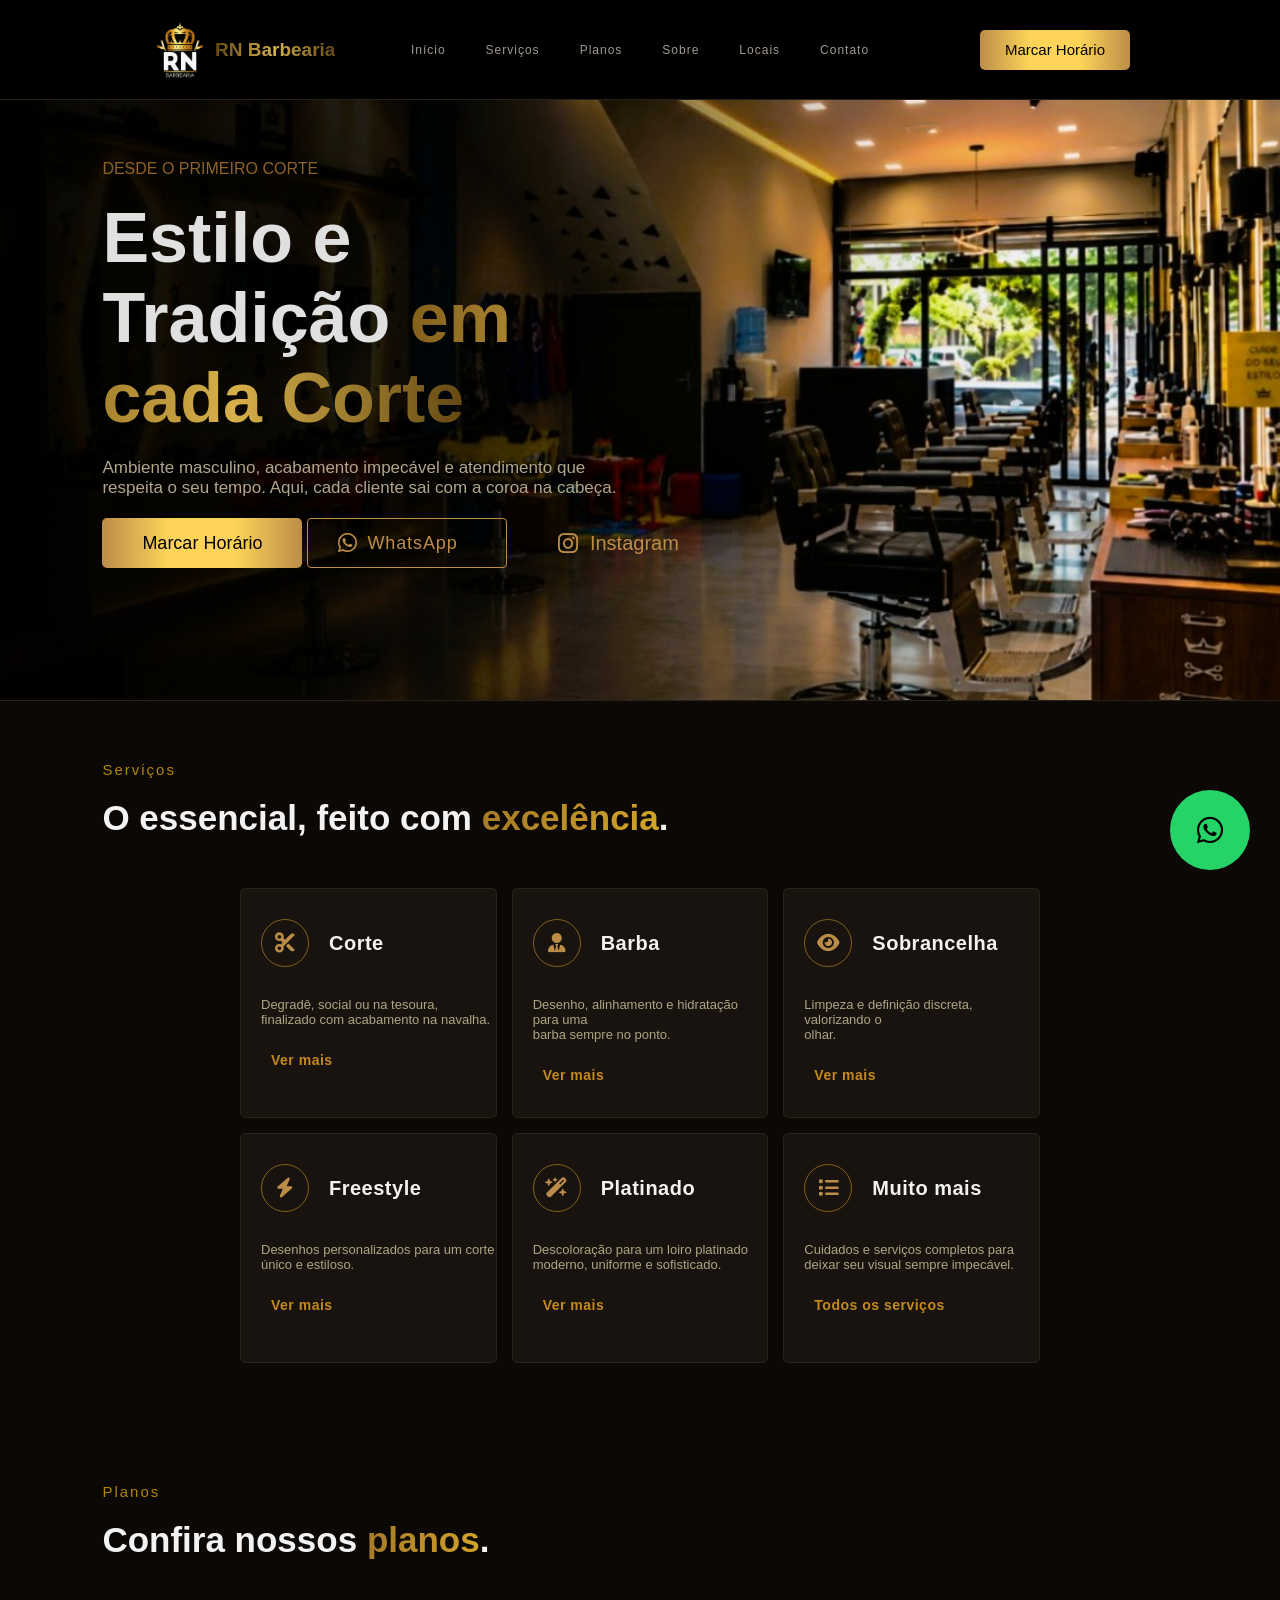
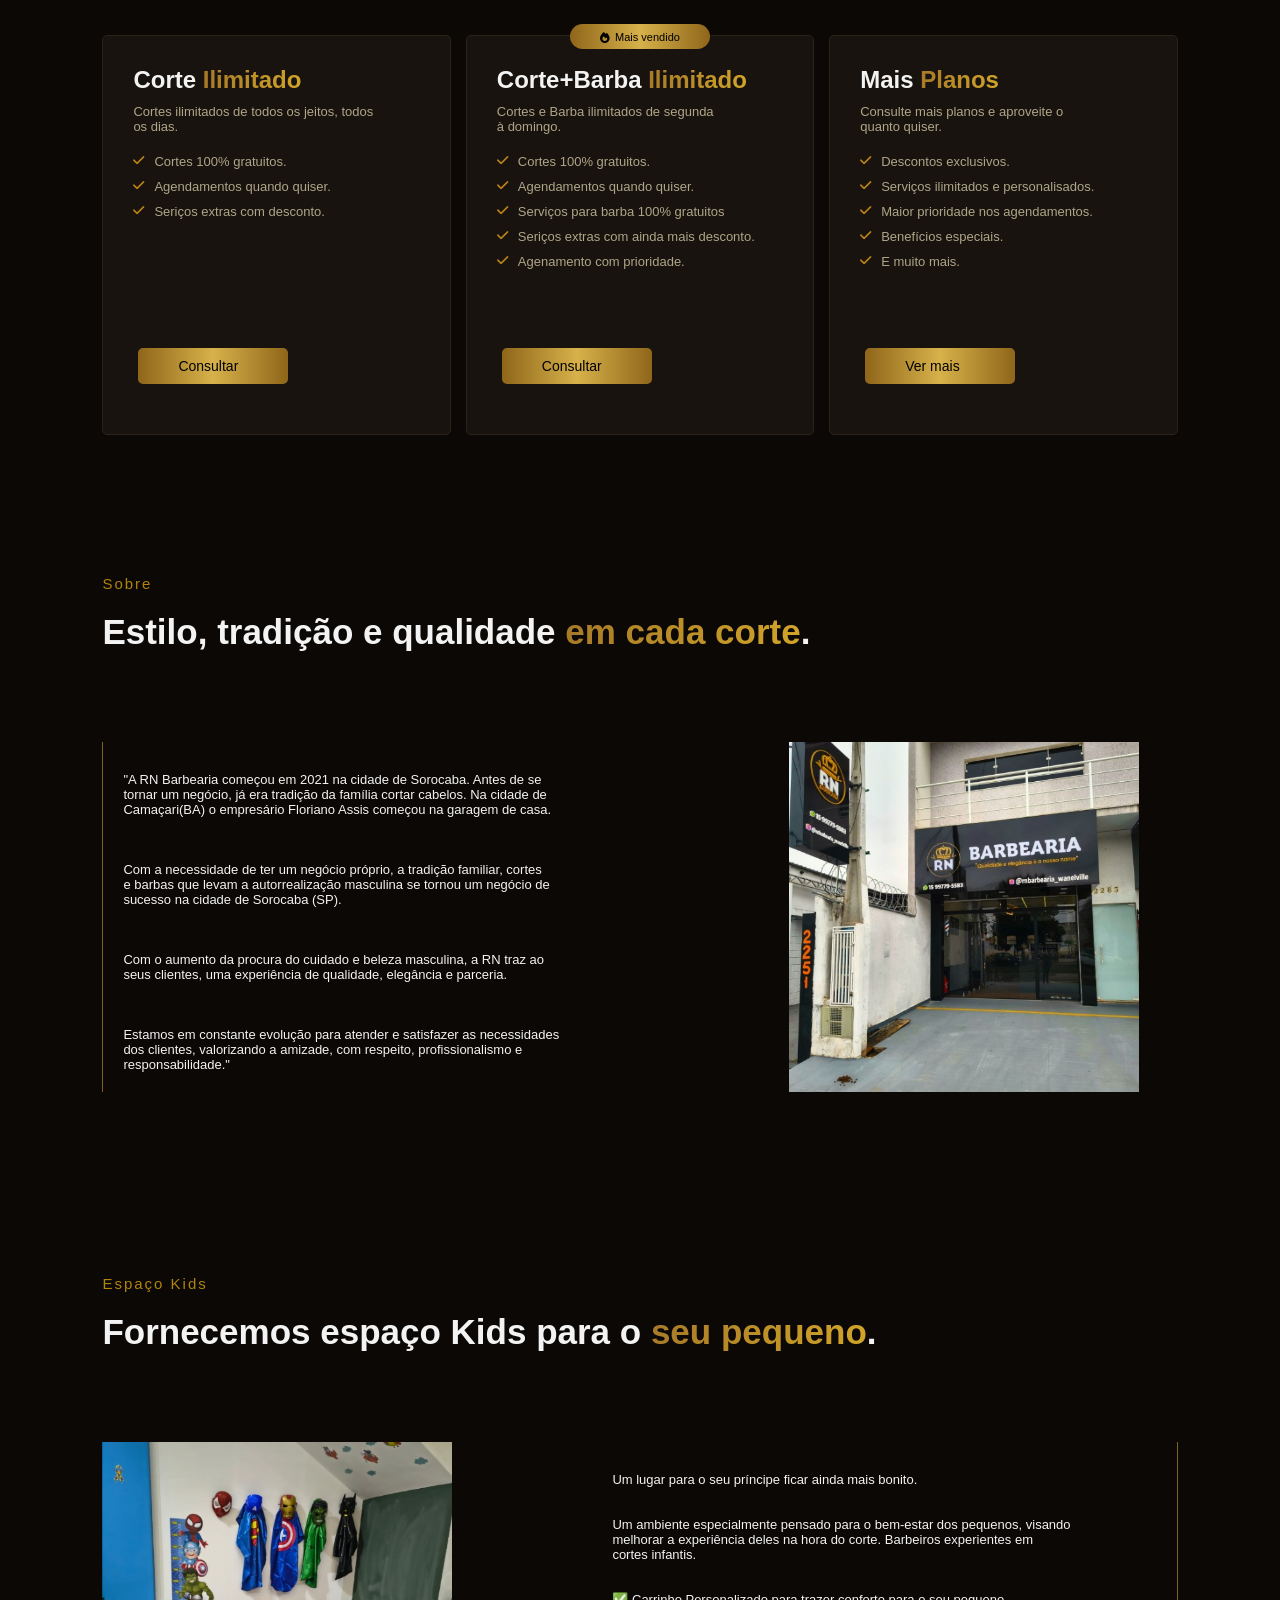
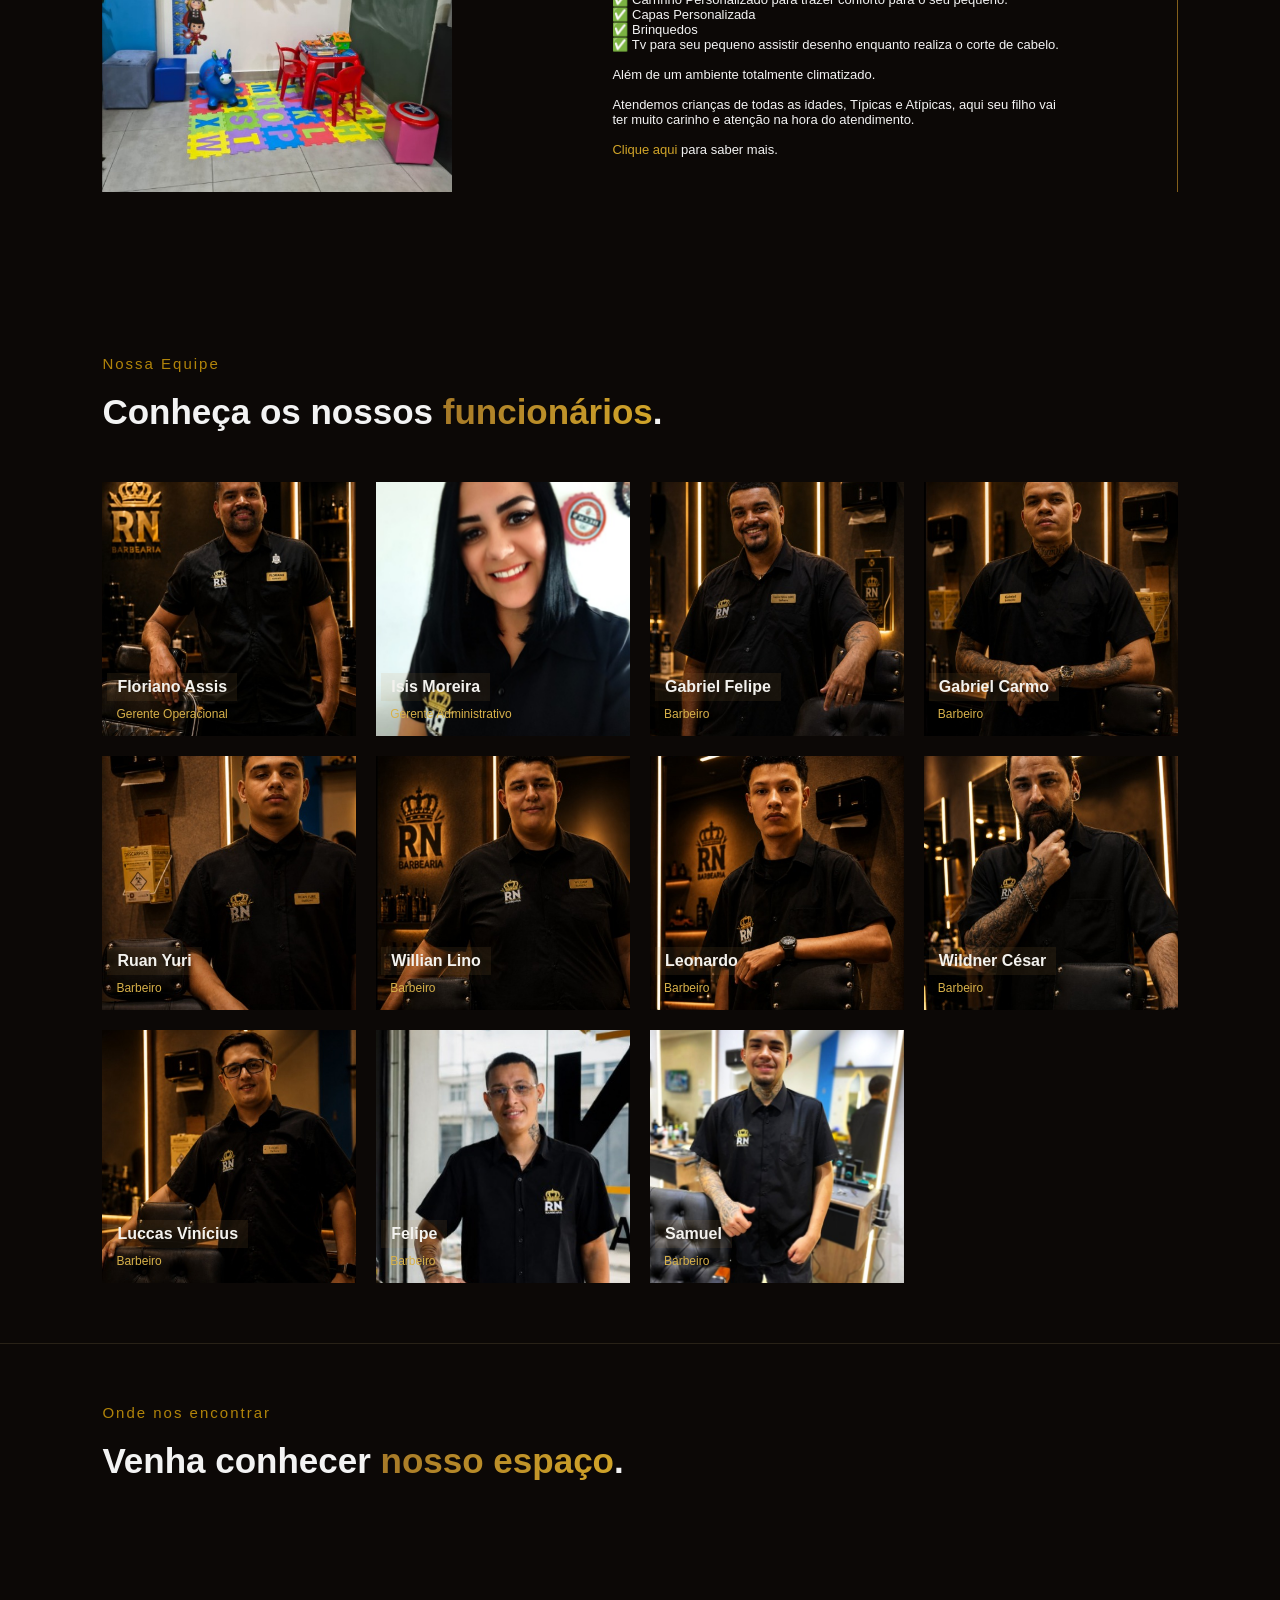
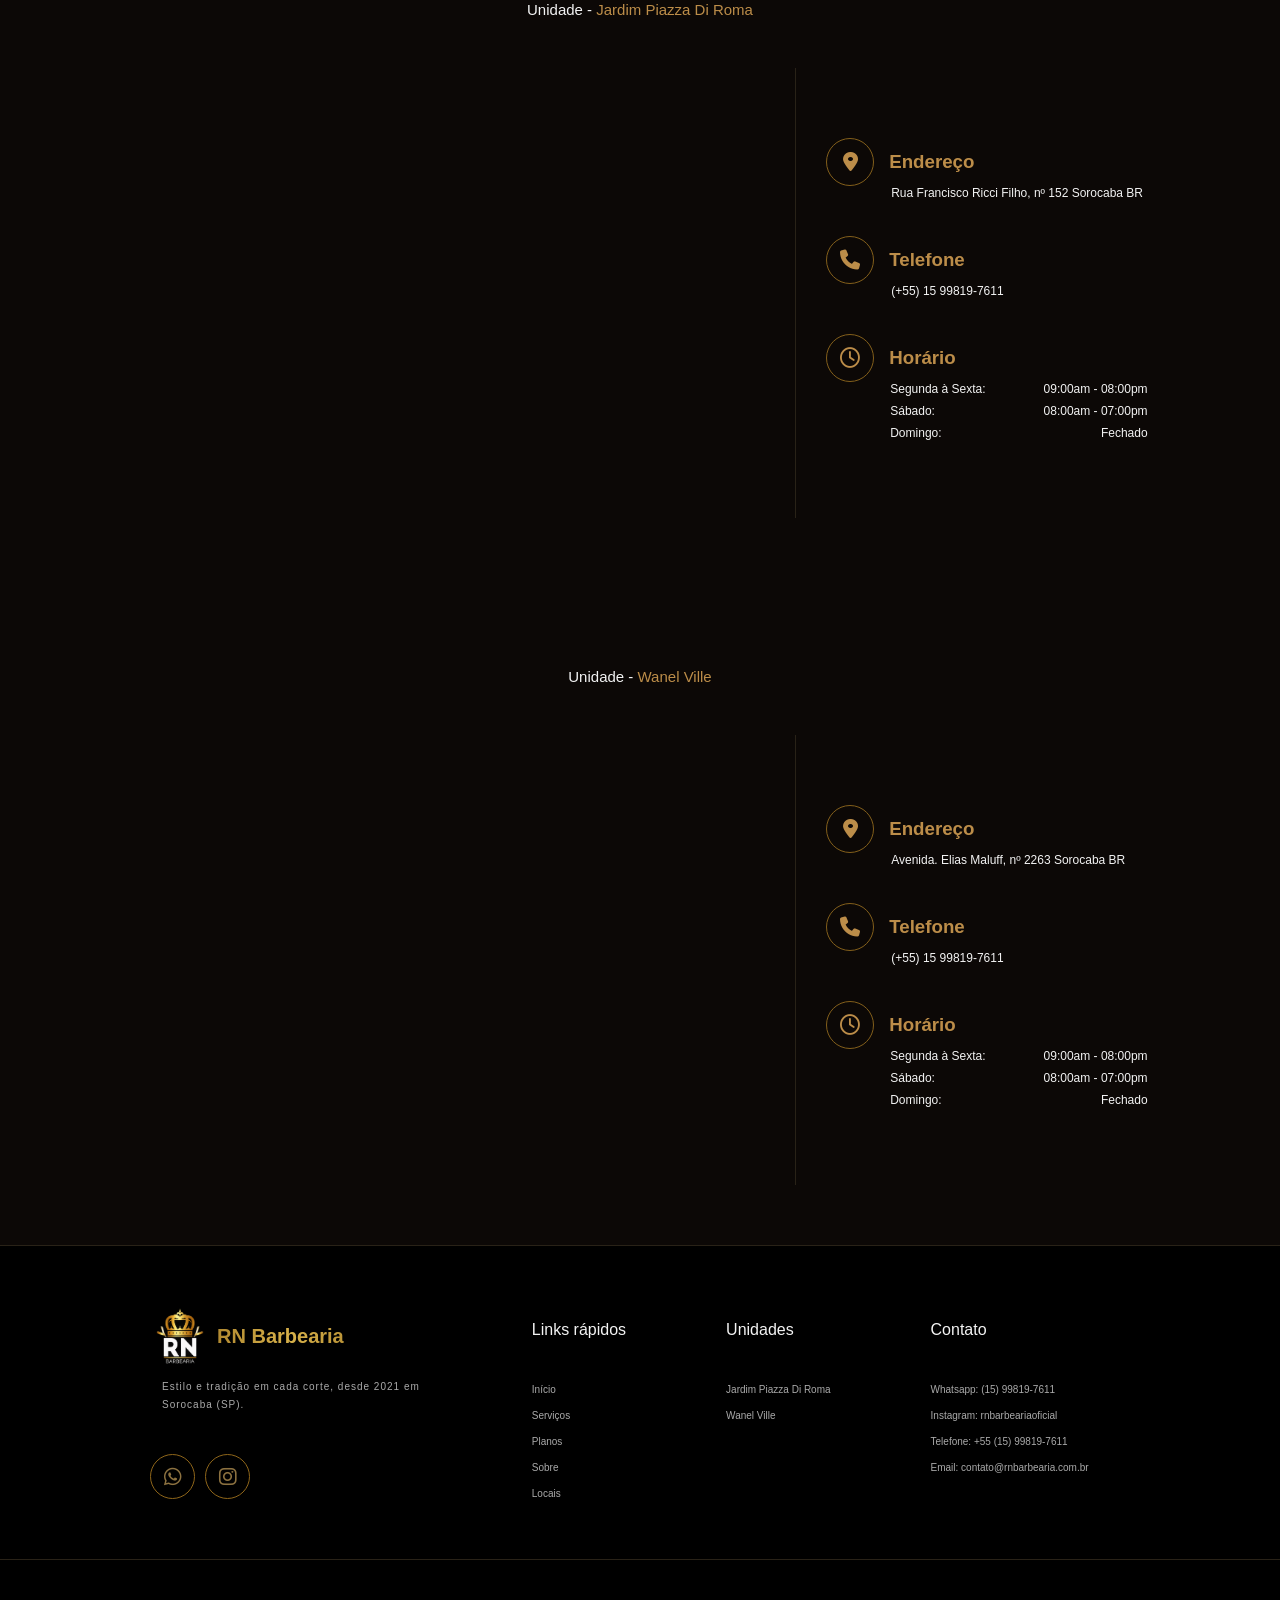
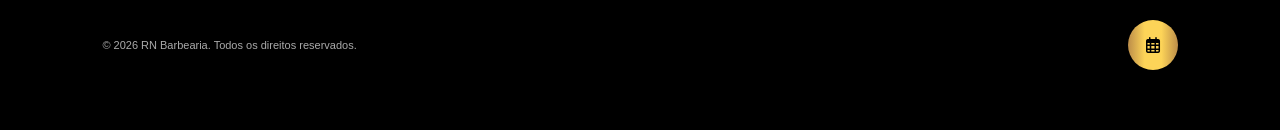
==== commit c2635a18: "Feature - Inclusão de Responsividade - Main" ====
--- a/index.html
+++ b/index.html
@@ -33,7 +33,24 @@
     <button>
         <span class="contact-txt">Marcar Horário</span>
     </button>
-</div>
+
+    <button id="menu-toggle" class="menu-toggle">
+        <i class="fa-solid fa-bars"></i>
+    </button>
+</div>
+
+
+
+<div id="menu-mobile">
+    <a href="#conteiner">Inicio</a>
+    <a href="#conteiner2">Serviços</a>
+    <a href="#conteiner3">Planos</a>
+    <a href="#conteiner4">Sobre</a>
+    <a href="#conteiner7">Locais</a>
+    <a href="#conteiner-final">Contato</a>
+</div>
+
+
 
 <div id="overlay"></div>
 <div id="div-marc">
@@ -416,7 +433,9 @@
     </div>
 
     <div class="mapa-piazza">
-       <iframe src="https://www.google.com/maps/embed?pb=!1m18!1m12!1m3!1d3658.6226596762776!2d-47.51782582559416!3d-23.51009717883505!2m3!1f0!2f0!3f0!3m2!1i1024!2i768!4f13.1!3m3!1m2!1s0x94c58b4ef8a6a3af%3A0x79b0f9ec4cc1ffb9!2sR.%20Francisco%20Ricci%20Filho%2C%20N%C2%B0%20152%20-%20Jardim%20Piazza%20Di%20Roma%2C%20Sorocaba%20-%20SP%2C%2018051-735!5e0!3m2!1spt-BR!2sbr!4v1790122749501!5m2!1spt-BR!2sbr" width="600" height="450" style="border-radius: 15px;" allowfullscreen="" loading="lazy" referrerpolicy="strict-origin-when-cross-origin"></iframe> 
+        <div class="iframe-wrapper">
+            <iframe src="https://www.google.com/maps/embed?pb=!1m18!1m12!1m3!1d3658.6226596762776!2d-47.51782582559416!3d-23.51009717883505!2m3!1f0!2f0!3f0!3m2!1i1024!2i768!4f13.1!3m3!1m2!1s0x94c58b4ef8a6a3af%3A0x79b0f9ec4cc1ffb9!2sR.%20Francisco%20Ricci%20Filho%2C%20N%C2%B0%20152%20-%20Jardim%20Piazza%20Di%20Roma%2C%20Sorocaba%20-%20SP%2C%2018051-735!5e0!3m2!1spt-BR!2sbr!4v1790122749501!5m2!1spt-BR!2sbr" width="600" height="450" style="border-radius: 15px;" allowfullscreen="" loading="lazy" referrerpolicy="strict-origin-when-cross-origin"></iframe> 
+        </div>
        <div class="desc-mapa-piazza">
             <header>
                 <i class="fa-solid fa-location-dot"></i>
@@ -451,7 +470,9 @@
     </div>
 
     <div class="mapa-wanel">
-       <iframe src="https://www.google.com/maps/embed?pb=!1m18!1m12!1m3!1d3659.178031141956!2d-47.515169025595064!3d-23.490096178848848!2m3!1f0!2f0!3f0!3m2!1i1024!2i768!4f13.1!3m3!1m2!1s0x94c5f4b97ece60e1%3A0xf1133f4fbfb702f7!2sAv.%20Elias%20Maluf%2C%202263%20-%20Wanel%20Ville%2C%20Sorocaba%20-%20SP%2C%2018055-215!5e0!3m2!1spt-BR!2sbr!4v1790128398960!5m2!1spt-BR!2sbr" width="590" height="450" style="border-radius:15px;" allowfullscreen="" loading="lazy" referrerpolicy="strict-origin-when-cross-origin"></iframe> 
+        <div class="iframe-wrapper">
+            <iframe src="https://www.google.com/maps/embed?pb=!1m18!1m12!1m3!1d3659.178031141956!2d-47.515169025595064!3d-23.490096178848848!2m3!1f0!2f0!3f0!3m2!1i1024!2i768!4f13.1!3m3!1m2!1s0x94c5f4b97ece60e1%3A0xf1133f4fbfb702f7!2sAv.%20Elias%20Maluf%2C%202263%20-%20Wanel%20Ville%2C%20Sorocaba%20-%20SP%2C%2018055-215!5e0!3m2!1spt-BR!2sbr!4v1790128398960!5m2!1spt-BR!2sbr" allowfullscreen="" loading="lazy" referrerpolicy="strict-origin-when-cross-origin"></iframe> 
+        </div>
        <div class="desc-mapa-wanel">
             <header>
                 <i class="fa-solid fa-location-dot"></i>
--- a/assets/css/main.css
+++ b/assets/css/main.css
@@ -130,10 +130,15 @@
     visibility: hidden;
     transform: scale(0.85);
     width: 400px;
+    max-width: calc(100vw - 40px);
     height: 510px;
+    max-height: 90vh;
+    overflow-y: auto;
     position: fixed;
-    margin-left: 500px;
-    margin-top: 10px;
+    top: 58%;
+    left: 50%;
+    margin: 0;
+    transform: translate(-50%, -50%) scale(0.85);
     background: #18130E;
     border: 1px solid #292217;
     border-radius: 5px;
@@ -146,7 +151,7 @@
 #div-marc.aberto {
     opacity: 1;
     visibility: visible;
-    transform: scale(1);
+    transform: translate(-50%, -50%) scale(1);
 }
 
 #div-marc h2 {
@@ -367,7 +372,7 @@
     justify-content: center;
     align-items: center;
     position: fixed;
-    margin-top:410px;
+    bottom: 30px;
     right: 30px;
     width: 80px;
     height: 80px;
@@ -377,6 +382,7 @@
     border-radius: 50%;
     cursor: pointer;
     text-decoration: none;
+    z-index: 9999
 }
 
 .wpp-fixed:hover {
@@ -393,26 +399,30 @@
     background-size: cover;
     background-position: center;
     background-repeat: no-repeat;
-    padding: 60px 00px;
+    padding: 60px clamp(20px, 8vw, 200px);
     width: 100%;
     min-height: 600px;
     backface-visibility: 40%;
     color: #e0e0e0
 }
 
+.p-desde,
+.h1-estilo,
+.p-ambiente,
+.botoes {
+    margin-bottom: 20px;
+    position: static;
+    top: auto;
+    left: auto
+}
+
 .p-desde {
-    position: relative;
-    top: 50px;
-    left: 200px;
     color: #8b632b;
     font-weight: 500;
 }
 
 
 .h1-estilo {
-    position: relative;
-    top: 40px;
-    left: 200px;
     font-size: 70px;
     font-weight: 800;
 }
@@ -426,9 +436,6 @@
 }
 
 .p-ambiente {
-    position: relative;
-    top: 30px;
-    left: 200px;
     color: #b1a58c;
     font-size: 17px;
 }
@@ -437,17 +444,9 @@
     display: flex;
     align-items: center;
     gap: 5px;
-    position: relative;
-    top: 70px;
-    left: 200px;
     background: transparent;
 }
-.p-desde,
-.h1-estilo,
-.p-ambiente,
-.botoes {
-    margin-bottom: 20px;
-}
+
 
 .social-div {
     display: flex;
@@ -544,8 +543,8 @@
     box-sizing: border-box;
     width: 100%;
     min-height: 670px;
-    background: #fff;
-    padding: 60px 200px;
+    background: #0c0806;
+    padding: 60px clamp(20px, 8vw, 200px);
     background: #0C0806;
     border-top: 1px solid #292217
 }
@@ -584,8 +583,8 @@
     justify-content: center;
     grid-template-columns: repeat(3,1fr);
     margin: 50px auto 0;
-    width: 800px;
-    height: 100px;
+    width: 100%;
+    max-width: 800px;
     gap: 15px;
 }
 
@@ -610,8 +609,8 @@
 }
 
 .div-cards div {
-    width: 360px;
-    height: 230px;
+    width: 100%;
+    min-height: 230px;
     background: #18130E;
     border: 1px solid #2A2318;
     border-radius: 5px;
@@ -659,7 +658,7 @@
 }
 
 #conteiner3 {
-    padding: 60px 200px;
+    padding: 60px clamp(20px, 8vw, 200px);
     width: 100%;
     min-height: 600px;
     background: #0C0806;
@@ -698,15 +697,18 @@
 .card-planos {
     display: grid;
     justify-content: center;
+    align-items: start;
     grid-template-columns: repeat(3,1fr);
     margin: 50px auto 0;
-    width: 800px;
-    height: 100px;
+    width: 100%;
+    max-width: 1280px;
     gap: 15px;
 }
 
 .card-planos div {
-    width: 400px;
+    display: flex;
+    flex-direction: column;
+    width: 100%;
     height: 400px;
     background: #18130E;
     border: 1px solid #2A2318;
@@ -720,12 +722,12 @@
 }
 
 .card-planos h2 {
-    margin: 40px 30px;
+    margin: 30px 30px 10px;
     color: #f3f3f3
 }
 
 .card-planos p {
-    margin: 10px 30px;
+    margin: 0 30px 20px;
     color: #afa588;
     font-size: 13px;
 }
@@ -733,9 +735,9 @@
 .card-planos ul {
     display: flex;
     flex-direction: column;
-    margin: 40px 30px;
+    margin: 0px 30px;
     list-style: none;
-    gap: 14px
+    gap: 10px
 }
 
 .card-planos li {
@@ -750,10 +752,10 @@
 }
 
 .planos-btn1 {
-    position: relative;
-    left: 35px;
-    top: 58px;
-    padding: 10px 130px;
+    display: inline-block;
+    margin: auto 0 50px 35px;
+    padding: 10px 40px;
+    width: 150px;
     background: linear-gradient(to right, #8f661a, #D7B14A, #8f661a);
     text-decoration: none;
     cursor: pointer;
@@ -765,8 +767,10 @@
 
 
 .planos-btn {
-    margin-left: 35px;
-    padding: 10px 130px;
+    display: inline-block;
+    margin: auto 0 50px 35px;
+    padding: 10px 40px;
+    width: 150px;
     background: linear-gradient(to right, #8f661a, #D7B14A, #8f661a);
     text-decoration: none;
     cursor: pointer;
@@ -818,7 +822,7 @@
 #conteiner4 {
     width: 100%;
     min-height: 700px;
-    padding: 60px 200px;
+    padding: 60px clamp(20px, 8vw, 200px);
     background: #0C0806
 }
 
@@ -854,12 +858,13 @@
 
 .desc-img {
     display: flex;
+    flex-wrap: wrap;
     margin-top: 90px;
     color: #f3f3f3;
     font-size: 13px;
     gap:30px;
     background: transparent;
-    height: 370px;
+    height: auto;
     border-left: 1px solid #835f1b;
 }
 
@@ -868,9 +873,10 @@
 }
 
 .img-sobre {
-    display: flex;
-    margin-left: 90px;
+    flex-shrink: 0;
+    margin-left: 200px;
     width: 350px;
+    max-width: 100%;
     height: 350px;
     background-image: url(/templates/images/img-sobre-rn.jpg);
     background-size:cover;
@@ -881,7 +887,7 @@
 #conteiner5 {
     width: 100%;
     min-height: 700px;
-    padding: 60px 200px;
+    padding: 60px clamp(20px, 8vw, 200px);
     background: #0C0806;
 }
 
@@ -918,23 +924,26 @@
 
 .desc-img-kids {
     display: flex;
+    flex-wrap: wrap;
     margin-top: 90px;
     color: #f3f3f3;
     font-size: 13px;
-    gap:30px;
+    gap:100px;
     background: transparent;
-    height: 370px; 
+    height: auto; 
     border-right: 1px solid #835f1b;  
 }
 
 .div-kids {
+    flex-shrink: 0;
     width: 350px;
+    max-width: 100%;
     height: 350px;
+    margin-right: clamp(20px, 5vw, 60px);
     background-image: url(/templates/images/img-kids.jpg);
     background-size:cover;
     background-position: center;
     background-repeat: no-repeat;
-    margin-right: 60px;
 }
 
 .div-kids p {
@@ -949,9 +958,8 @@
 }
 #conteiner6 {
     background: #0C0806;
-    min-height: 1000px;
-    width: 100%;
-    padding: 60px 200px
+    width: 100%;
+    padding: 60px clamp(20px, 8vw, 200px)
 }
 
 .pessoas-desc {
@@ -986,19 +994,20 @@
 .fotos-funcionarios {
     display: grid;
     margin-top: 50px;
-    grid-template-columns: 1fr 1fr 1fr 1fr;
+    grid-template-columns: repeat(4, 1fr);
     width: 100%;
     background: transparent;
-    height: 600px;
-    gap: 10px;
+    height: auto;
+    gap: 20px;
 }
 
 .fotos-funcionarios div {
-    margin-top:30px;
-    margin-left: 20px;
-    width: 200px;
-    height: 200px;
+    position: relative;
+    width: 100%;
+    aspect-ratio: 1/1;
+    height: auto;
     background: white;
+    overflow: hidden;
 }
 
 
@@ -1031,7 +1040,7 @@
 .fotos-funcionarios .card10 h2,
 .fotos-funcionarios .card11 h2{
     position:absolute;
-    transform: translateY(130px);
+    bottom: 35px;
     margin-left: 5px;
     background: rgba(188, 141, 73, 0.1);
     padding: 5px 10px;
@@ -1052,7 +1061,7 @@
 .fotos-funcionarios .card10 p,
 .fotos-funcionarios .card11 p{
     position: absolute;
-    transform: translateY(170px);
+    bottom: 15px;
     margin-left: 14px;
     font-size: 12px;
     color:#D7B14A
@@ -1110,7 +1119,7 @@
     background: #0C0806;
     min-height: 1000px;
     width: 100%;
-    padding: 60px 200px;
+    padding: 60px clamp(20px, 8vw, 200px);
     border-top: 1px solid #292217;
 }
 
@@ -1167,6 +1176,7 @@
 .mapa-piazza {
     margin-top: 50px;
     display: flex;
+    flex-wrap: wrap;
     color: #f3f3f3;
     gap: 50px
 }
@@ -1176,9 +1186,12 @@
     flex-direction: column;
     gap: 0px;
     background: transparent;
-    width: 400px;
+    width: 100%;
+    max-width: 400px;
+    flex: 1;
+    min-width: 280px;
     padding: 70px 30px;
-    border-left: 1px solid #292217
+    border-left: 1px solid #292217;
 }
 
 .desc-mapa-piazza h3 {
@@ -1213,6 +1226,20 @@
     color: #BC8D49;
 }
 
+.iframe-wrapper {
+    flex: 2;
+    min-width: 300px;
+    border-radius: 15px;
+    overflow: hidden;
+}
+
+.iframe-wrapper iframe {
+    display: block; 
+    width: 100%;
+    height: 450px;
+    border: 0
+}
+
 
 
 
@@ -1239,18 +1266,22 @@
 .mapa-wanel {
     margin-top: 50px;
     display: flex;
+    flex-wrap: wrap;
     color: #f3f3f3;
     gap: 50px;
 }
 
 .desc-mapa-wanel {
     display: flex;
-    width: 400px;
     flex-direction: column;
     gap: 0px;
     background: transparent;
-    padding: 80px 30px;
-    border-left: 1px solid #292217
+    width: 100%;
+    max-width: 400px;
+    flex: 1;
+    min-width: 280px;
+    padding: 70px 30px;
+    border-left: 1px solid #292217;
 }
 
 .desc-mapa-wanel h3 {
@@ -1304,9 +1335,11 @@
 
 #conteiner-final {
     display: flex;
-    width: 100%;
-    height: 330px;
-    padding: 60px 170px;
+    flex-wrap: wrap;
+    width: 100%;
+    height: auto;
+    padding: 60px clamp(150px, 8vw, 170px);
+    gap: 100px;
     background: black;
     border-top:1px solid #292217
 }
@@ -1337,7 +1370,7 @@
 
 .social-final {
     margin-top: 40px;
-    margin-left: 12px;
+    margin-left: 0px;
     display: flex;
     gap: 10px
 }
@@ -1364,7 +1397,7 @@
 
 .links-final {
     margin-top: 15px;
-    margin-left: 100px;
+    margin-left: 0px;
 }
 
 .links-final span {
@@ -1407,7 +1440,7 @@
 .unidades-final {
     color: #f3f3f3;
     margin-top: 15px;
-    margin-left: 110px
+    margin-left: 0px
 }
 
 .unidades-final span {
@@ -1437,7 +1470,7 @@
 .contato-final {
     color: #f3f3f3;
     margin-top: 15px;
-    margin-left: 110px
+    margin-left: 0px
 }
 
 .contato-final span {
@@ -1469,8 +1502,8 @@
     align-items: center;
     justify-content: space-between;
     width: 100%;
-    height: 50px;
-    padding: 60px 180px;
+    height: auto;
+    padding: 60px clamp(20px, 8vw, 180px);
     background: transparent;
     border-top: 1px solid #292217
 }
@@ -1498,4 +1531,365 @@
 #conteiner-max i {
     font-size: 16px;
     color: black
-}+}
+
+
+
+
+
+.menu-toggle {
+    display: none;
+    background: transparent;
+    border: none;
+    color: #BC8D49;
+    font-size: 22px;
+    cursor: pointer;
+}
+
+
+
+#menu-mobile {
+    display: flex;
+    flex-direction: column;
+    position: fixed;
+    top: 100px;
+    right: 0;
+    width: 200px;
+    background: rgba(0, 0, 0, 0.95);
+    backdrop-filter: blur(10px);
+    border-bottom: 0.5px solid #292217;
+    padding: 20px clamp(20px, 6vw, 150px);
+    gap: 20px;
+    z-index: 9998;
+    transform: translateX(100%);
+    opacity: 0;
+    visibility: hidden;
+    transition: 
+            transform 0.4s ease,
+            opacity 0.4s,
+            visivility 0s linear 0.4s;
+}
+
+#menu-mobile.aberto {
+    transform: translateX(0);
+    opacity: 1;
+    visibility: visible;
+}
+
+#menu-mobile a {
+    text-decoration: none;
+    color: #a0998d;
+    font-size: 13px;
+    letter-spacing: 1px;
+    transition: transform 0.3s,
+                opacity 0.3s ease,
+                visibilit 0s linear 0s;
+}
+
+#menu-mobile a:hover {
+    color: #bc8d49;
+}
+
+
+
+/*  !!!!!!!!RESPONSIVIDADE!!!!!!!!!*/
+
+
+
+@media (max-width: 900px) {
+    .fix-conteiner {
+        padding: 0 clamp(20px, 6vw, 150px);
+    }
+
+    .topicos {
+        display: none;
+    }
+
+    .fix-conteiner button:not(.menu-toggle) {
+        display: none;
+    }
+
+    .menu-toggle {
+        display: block;
+    }
+
+    .logo {
+        width: 45px;
+        height: 45px;
+    }
+
+    .logo-desc {
+        font-size: 15px;
+    }
+}
+
+
+
+@media (max-width: 600px) {
+    .h1-estilo {
+        font-size: 36px;
+    }
+
+    .botoes {
+        display: flex;
+        flex-direction: column;
+        align-items: flex-start;
+        gap: 12px;
+    }
+
+    .social-div {
+        flex-direction: column;
+        align-items: flex-start;
+        width: 40%;
+    }
+}
+
+
+
+@media (max-width: 900px) {
+    .div-cards {
+        grid-template-columns: repeat(2,1fr);
+    }
+}
+
+
+@media (max-width: 600px) {
+    .div-cards {
+        grid-template-columns: 1fr;
+    }
+
+    .service-div p {
+        font-size: 26px;
+    }
+}
+
+
+
+
+@media (max-width: 1100px) {
+    .card-planos{
+        grid-template-columns: repeat(2, 1fr);
+    }
+}
+
+@media (max-width: 700px) {
+    .card-planos {
+        grid-template-columns: 1fr;
+    }
+
+    .planos-btn1,
+    .planos-btn {
+        width: calc(100% - 70px);
+        text-align: center;
+        padding: 10px 0;
+    }
+}
+
+
+
+@media (max-width: 900px) {
+    .desc-img {
+        flex-direction: column;
+        border-left: none;
+        border-top: 1px solid #292217;
+        padding-top: 30px
+    }
+
+    .img-sobre {
+        order: -1;
+        width: 100%;
+        max-width: 350px;
+        margin-left: 0;
+        margin: 0 auto;
+    }
+
+    .desc-img p {
+        margin-left: 0;
+    }
+}
+
+
+@media (max-width: 600px) {
+    .init-sobre p {
+        font-size: 26px;
+    }
+}
+
+
+@media (max-width: 900px) {
+    .desc-img-kids {
+        flex-direction: column;
+        border-right: none;
+    }
+
+    .div-kids {
+        width: 100%;
+        max-width: 350px;
+        margin-right: 0;
+        margin: 0 auto;
+    }
+
+    .div-kids p {
+        margin-left: 0;
+    }
+}
+
+
+@media (max-width: 600px) {
+    .desc-kids p {
+        font-size: 26px;
+    }
+}
+
+
+@media (max-width: 1000px) {
+    .fotos-funcionarios {
+        grid-template-columns: repeat(3, 1fr); 
+    }
+}
+
+
+@media (max-width: 700px) {
+    .fotos-funcionarios {
+        grid-template-columns: repeat(2, 1fr);
+    }
+}
+
+@media (max-width: 700px) {
+    .pessoas-desc h1 {
+        font-size: 10px;
+    }
+}
+
+@media (max-width: 700px) {
+    .pessoas-desc p {
+        font-size: 26px;
+    }
+}
+
+@media (max-width: 420px) {
+    .fotos-funcionarios {
+        grid-template-columns: 1fr;
+    }
+}
+
+
+@media (max-width: 900px) {
+    .mapa-piazza,
+    .pama-wanel {
+        flex-direction: column;
+    }
+
+    .desc-mapa-piazza,
+    .desc-mapa-wanel {
+        max-width: 100%;
+        border-left: none;
+        border-top: 1px solid #292217;
+        padding: 30px 0;
+    }
+
+    .p horario {
+        margin-left: 0
+    }
+}
+
+@media (max-width: 600px) {
+    .desc-piazza {
+        margin-top: 60px
+    }
+
+    .desc-wanel {
+        margin-top: 80px
+    }
+}
+
+@media (max-width: 600px) {
+    
+    .conteiner7-desc h1 {
+        font-size: 10px;
+    }
+
+    .conteiner7-desc p {
+        font-size: 26px;
+    }
+}
+
+
+@media (max-width: 900px) {
+    #conteiner-final {
+        flex-direction: column;
+        padding: 40px clamp(20px, 8vw, 170px);
+        gap: 30px
+    }
+}
+
+
+@media (max-width: 500px) {
+    #conteiner-max {
+        flex-direction: column;
+        gap: 16px;
+        text-align: center;
+    }
+}
+
+
+@media (max-width: 700px) {
+    .service-div h1 {
+        font-size: 10px;
+    }
+}
+
+@media (max-width: 700px) {
+    .service-div p {
+        font-size: 26px;
+    }
+}
+
+@media (max-width: 700px) {
+    .desc-planos h1 {
+        font-size: 10px;
+    }
+}
+
+@media (max-width: 700px) {
+    .desc-planos p {
+        font-size: 26px;
+    }
+}
+
+
+@media (max-width: 700px) {
+    .init-sobre h1 {
+        font-size: 10px;
+    }
+}
+
+@media (max-width: 700px) {
+    .init-sobre p {
+        font-size: 26px;
+    }
+}
+
+@media (max-width: 700px) {
+    .desc-kids h1 {
+        font-size: 10px;
+    }
+}
+
+@media (max-width: 700px) {
+    .desc-kids p {
+        font-size: 26px;
+    }
+}
+
+@media (max-width: 700px) {
+    .conteiner7-desc h1 {
+        font-size: 10px;
+    }
+}
+
+@media (max-width: 700px) {
+    .conteiner7-desc p {
+        font-size: 26px;
+    }
+}
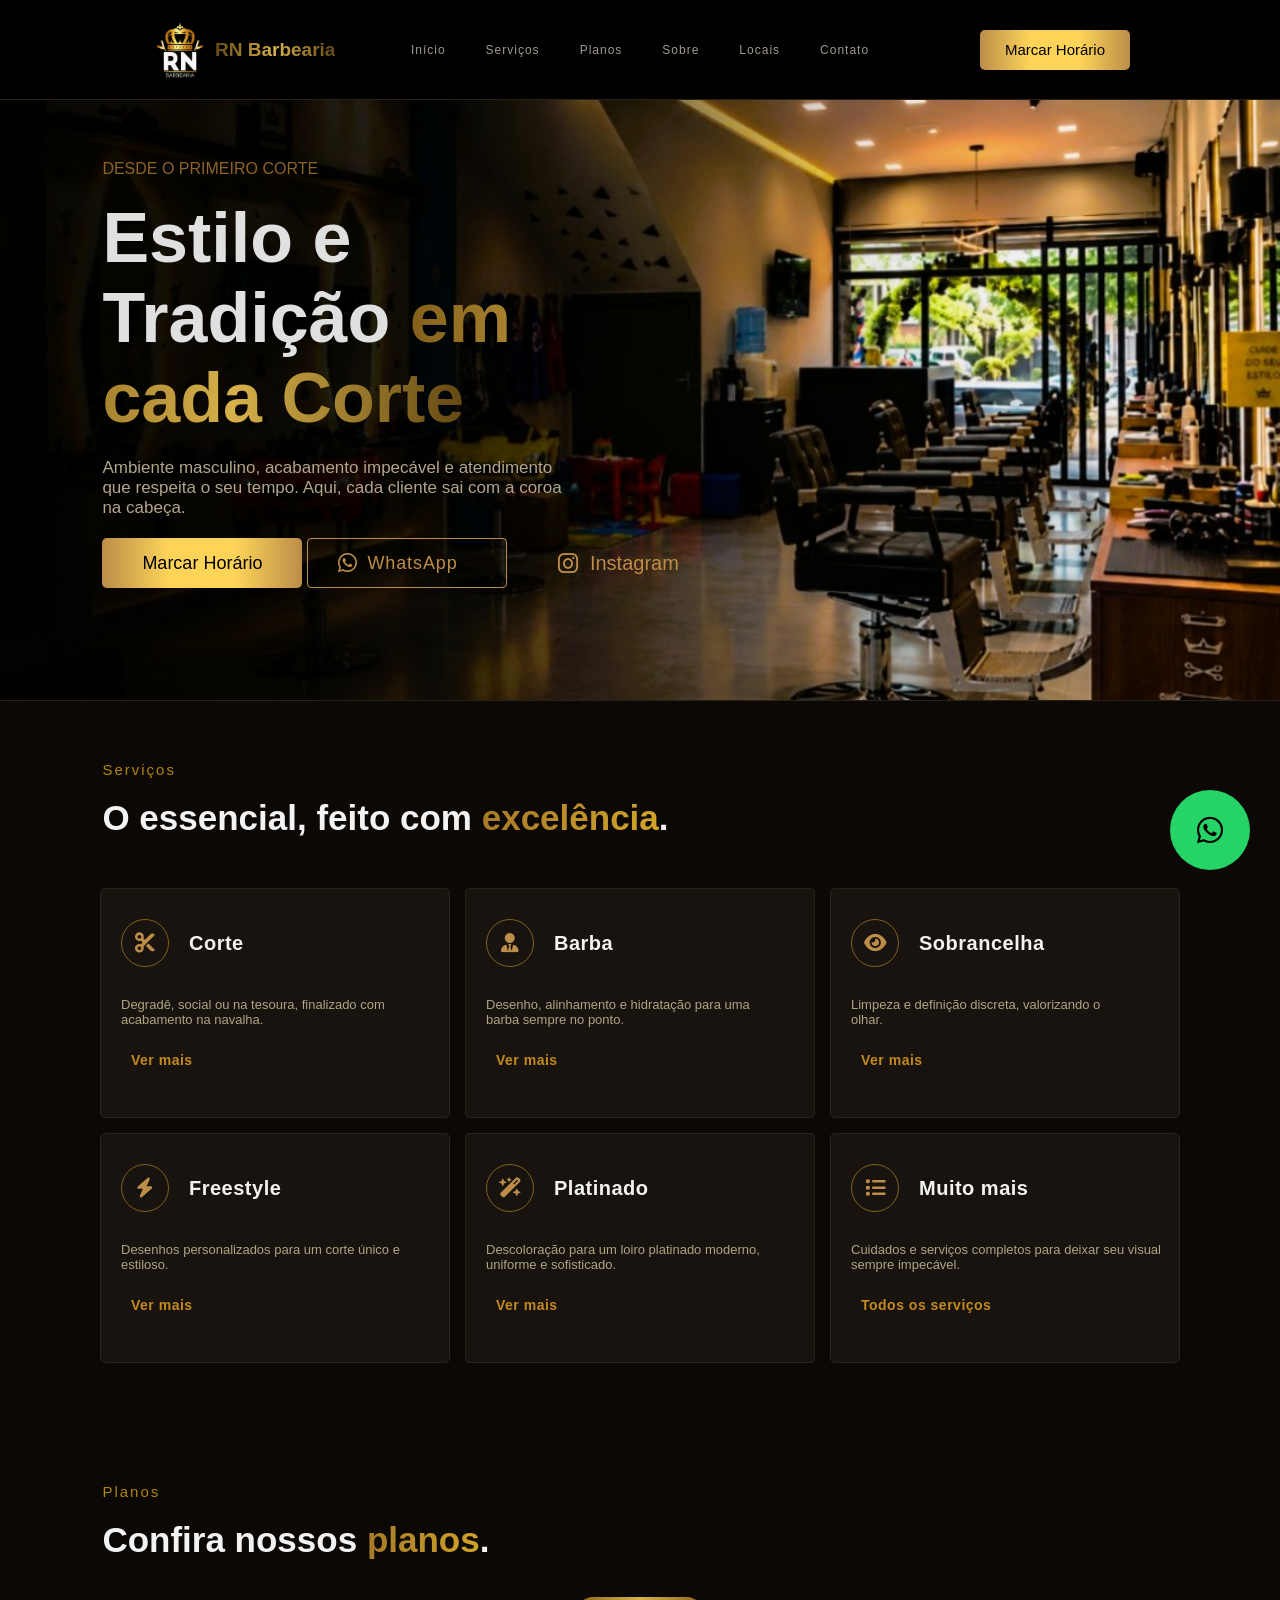
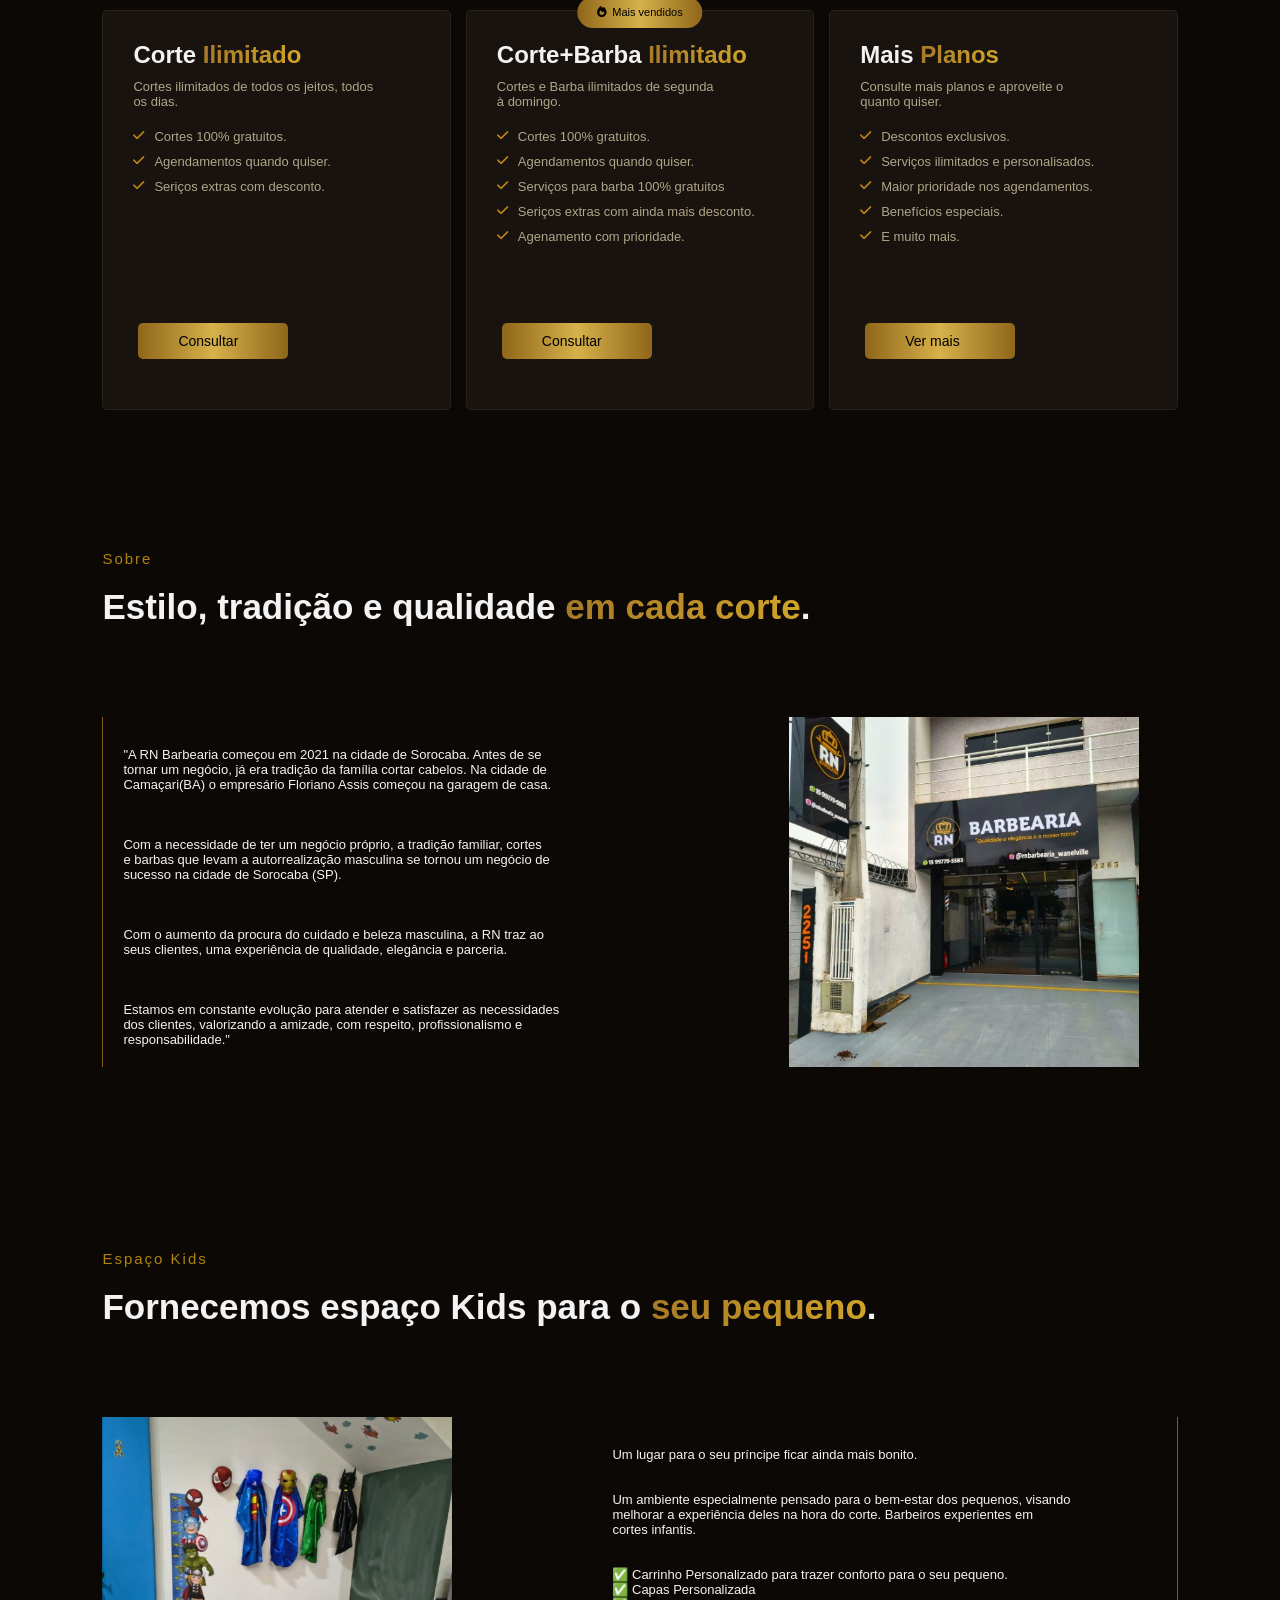
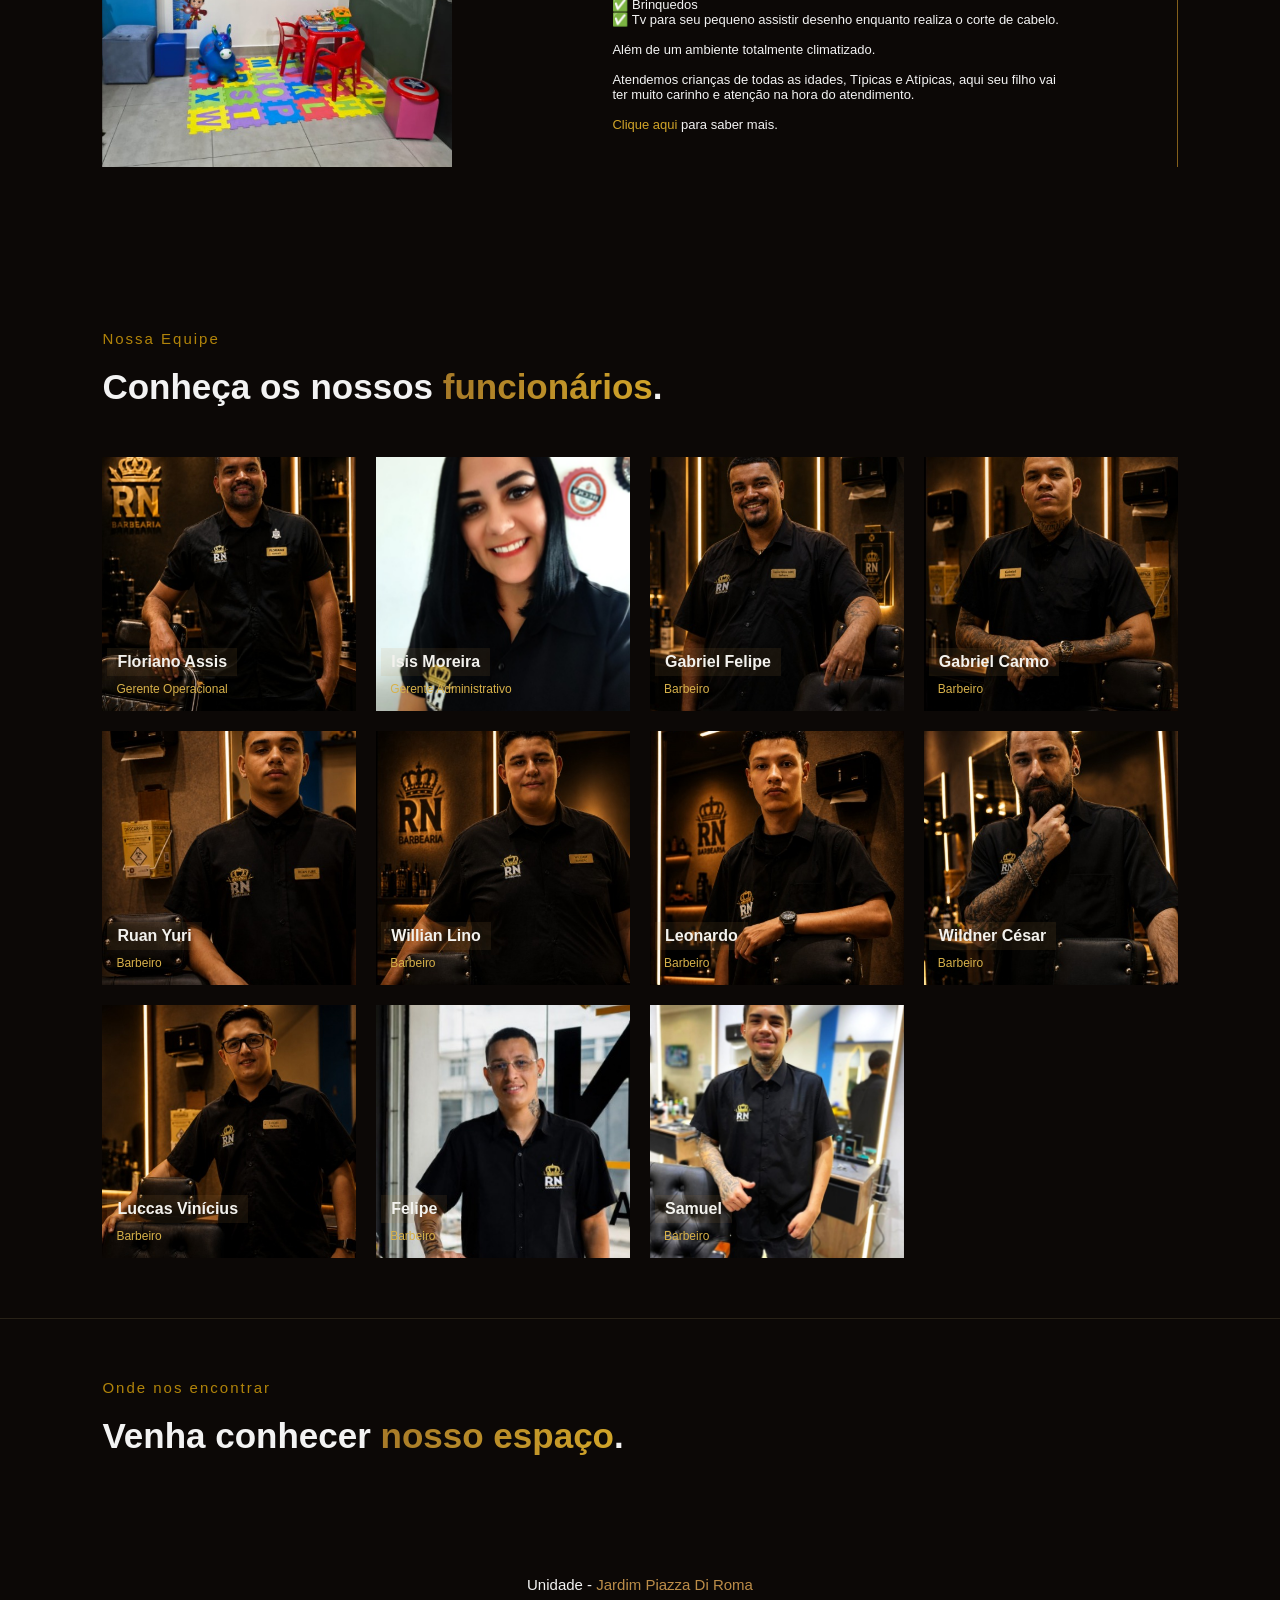
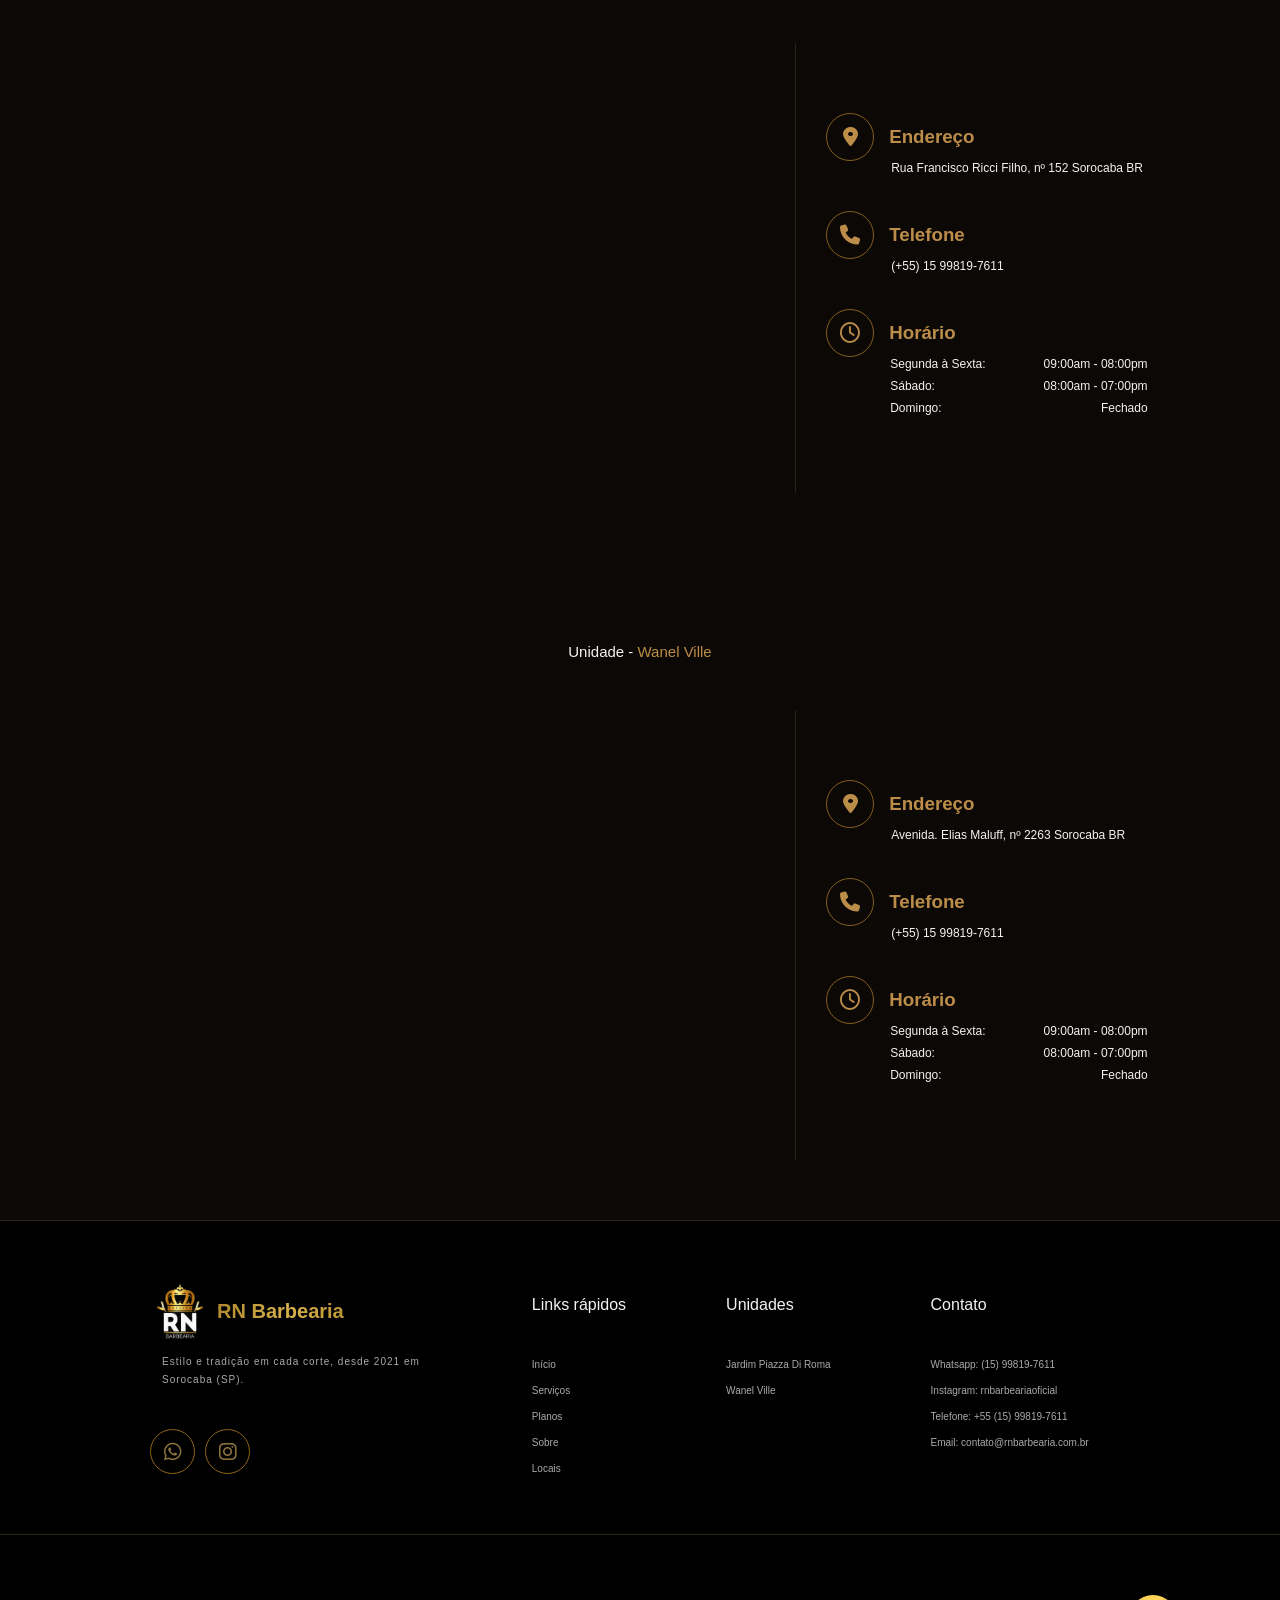
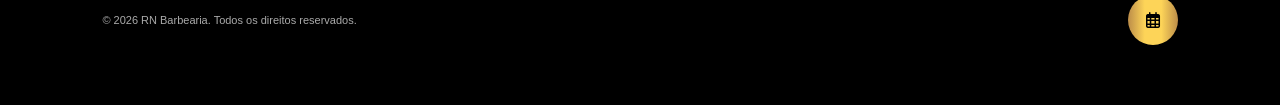
==== commit 4ff0e393: "Feature - Adição de 'error.html' e mudança em 'mais vendidos' e responsividade no mesmo" ====
--- a/index.html
+++ b/index.html
@@ -143,8 +143,8 @@
     cada Corte
     </span>
     </h1>
-    <p class="p-ambiente">Ambiente masculino, acabamento impecável e atendimento que<br>
-    respeita o seu tempo. Aqui, cada cliente sai com a coroa na cabeça.</p>
+    <p class="p-ambiente">Ambiente masculino, acabamento impecável e atendimento que
+                          respeita o seu tempo. Aqui, cada cliente sai com a coroa na cabeça.</p>
 
     <div class="botoes">
         <div>
@@ -236,12 +236,6 @@
     <div class="desc-planos">
         <a href="https://cashbarber.com.br/rnbarbearia/inicio/plano">Planos</a>
         <p>Confira nossos <span>planos</span>.</p>
-    </div>
-
-    <div class="destaque">
-        <header>
-            <p><i class="fas fa-fire"></i>Mais vendido</p>
-        </header>
     </div>
 
     <div class="card-planos">
@@ -257,6 +251,12 @@
             <a href="https://cashbarber.com.br/rnbarbearia/inicio/plano/29119/detalhes" class="planos-btn1">Consultar</a>
         </div>
         <div>
+
+            <div class="destaque">
+                <header>
+                    <p><i class="fa-solid fa-fire"></i>Mais vendidos</p>
+                </header>
+            </div>
 
             <h2>Corte+Barba <span>Ilimitado</span></h2>
             <p>Cortes e Barba ilimitados de segunda<br> à domingo.</p>
--- a/assets/css/main.css
+++ b/assets/css/main.css
@@ -438,6 +438,7 @@
 .p-ambiente {
     color: #b1a58c;
     font-size: 17px;
+    max-width: 480px;
 }
 
 .botoes {
@@ -609,7 +610,7 @@
 }
 
 .div-cards div {
-    width: 100%;
+    width: 350px;
     min-height: 230px;
     background: #18130E;
     border: 1px solid #2A2318;
@@ -627,7 +628,7 @@
     margin-left: 0px;
     color: #f3f3f3;
     font-weight: 700;
-    font-size: 20px;;
+    font-size: 20px;
     letter-spacing: 0.5px;
 }
 
@@ -705,7 +706,8 @@
     gap: 15px;
 }
 
-.card-planos div {
+.card-planos > div {
+    position: relative;
     display: flex;
     flex-direction: column;
     width: 100%;
@@ -716,7 +718,7 @@
     transition: 0.3s
 }
 
-.card-planos div:hover {
+.card-planos > div:hover {
     background: transparent;
     border: 1px solid #835f1b
 }
@@ -786,36 +788,48 @@
 }
 
 .destaque {
+    position: absolute;
+    top: -14px;
+    left: 50%;
+    transform: translateX(-50%);
     display: flex;
     align-items: center;
     justify-content: center;
-    width: 100%;
+    width: auto;
     color: white;
     background: transparent;
-    transform: translateY(64px);
 }
 
 .destaque header {
     display: flex;
+    align-items: center;
     justify-content: center;
-    align-items: center;
-    width: 140px;
-    height: 25px;
+    width: auto;
+    height: auto; 
+    padding: 10px 20px; 
     background: linear-gradient(to right, #8f661a, #D7B14A, #8f661a);
-    border-radius: 80px;
+    border-radius: 999px;
+    white-space: nowrap;
 }
 
 .destaque p {
     display: flex;
+    align-items: center;
     gap: 5px;
+    margin: 0; 
+    padding: 0;
+    line-height: 1;
     font-size: 11px;
     color: black;
     font-weight: 500;
 }
 
 .destaque i {
-    transform: translateY(2px);
+    display: flex;
+    align-items: center;
     font-size: 11px;
+    line-height: 1;
+    color: black
 }
 
 
@@ -1565,9 +1579,9 @@
     opacity: 0;
     visibility: hidden;
     transition: 
-            transform 0.4s ease,
-            opacity 0.4s,
-            visivility 0s linear 0.4s;
+            transform 0.3s ease,
+            opacity 0.3s,
+            visivility 0s linear 0.3s;
 }
 
 #menu-mobile.aberto {
@@ -1893,3 +1907,47 @@
         font-size: 26px;
     }
 }
+
+
+
+
+
+@media (prefers-reduced-motion: reduce) {
+    * {
+        transition: none !important;
+        animation: none !important;
+        scroll-behavior: auto !important;
+    }
+}
+
+
+
+@media print {
+    .fix-conteiner,
+    #menu-toggle,
+    #menu-mobile,
+    .wpp-fixed,
+    #overlay,
+    #div-marc,
+    #conteiner-max {
+        display: none !important;
+    }
+
+    body {
+        background: #fff !important;
+        color: #000 !important;
+    }
+
+    #conteiner,
+    #conteiner2,
+    #conteiner3,
+    #conteiner4,
+    #conteiner5,
+    #conteiner6,
+    #conteiner7,
+    #conteiner-final {
+        background: #fff !important;
+        color: #000 !important;
+        padding: 20px !important;
+    }
+}
